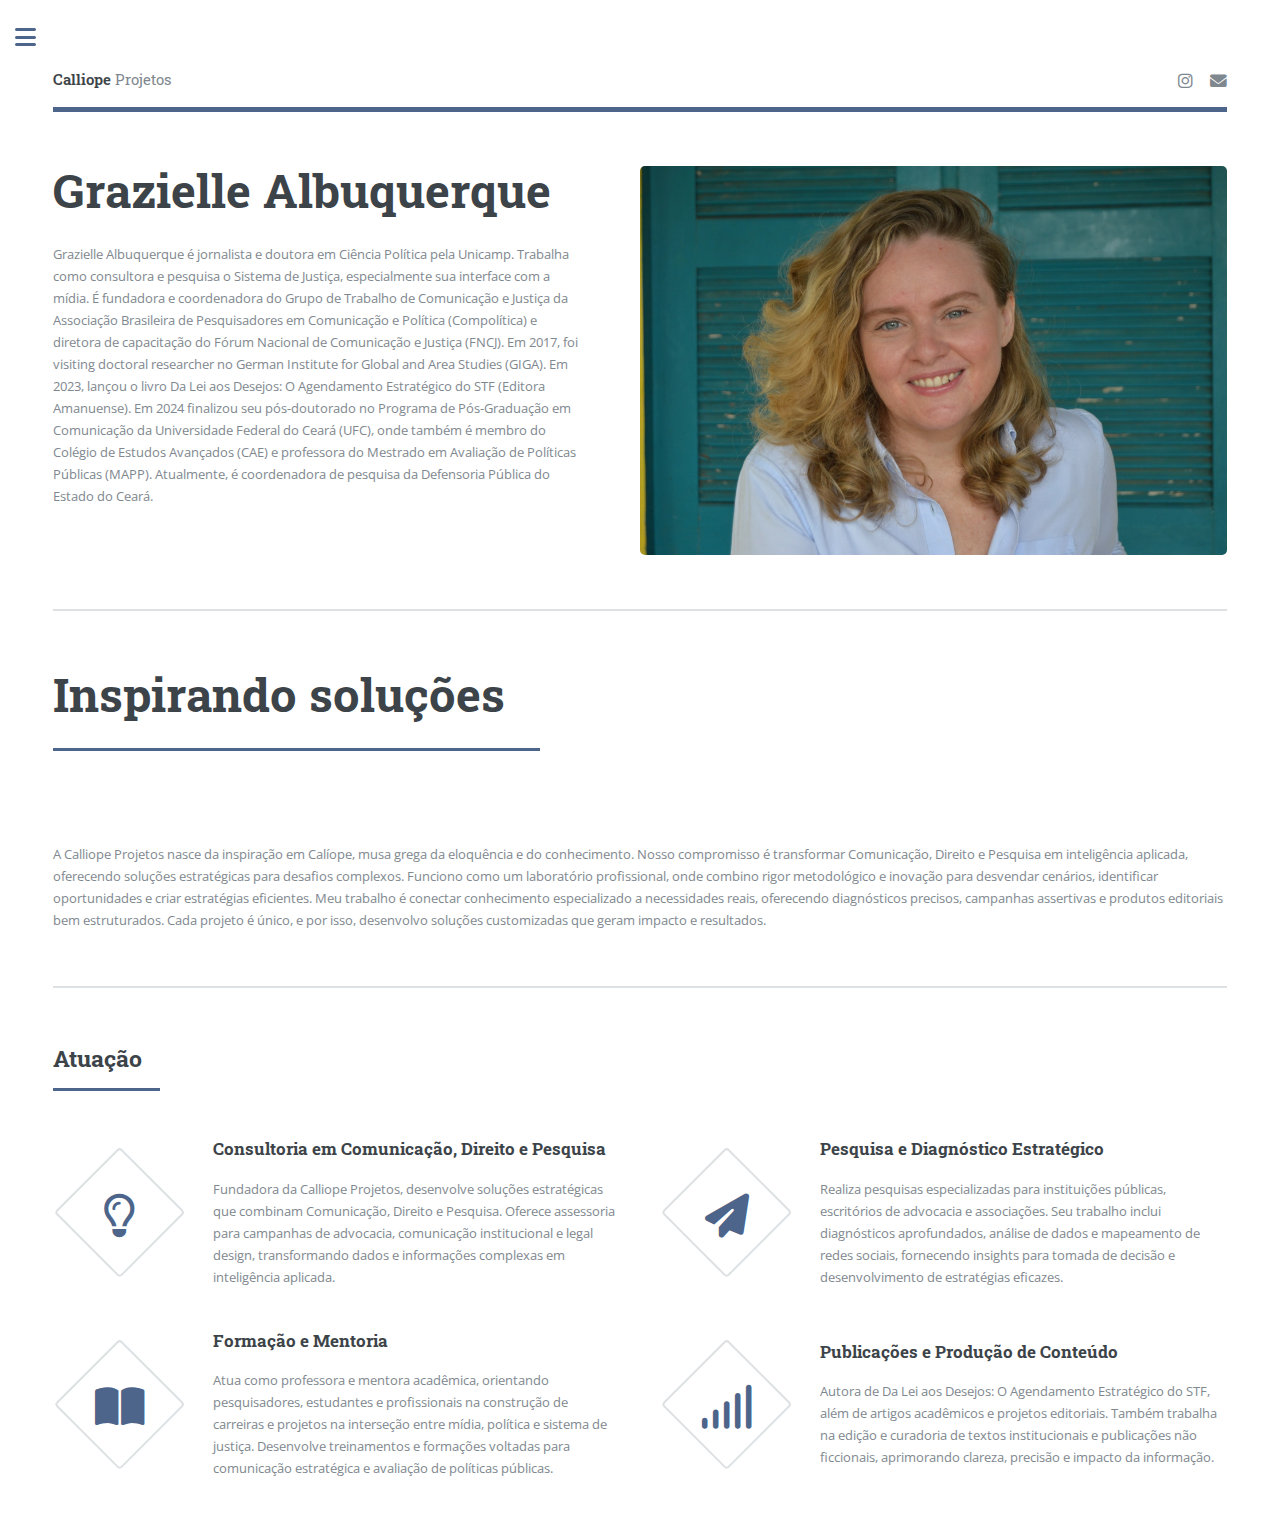
==== index.html @ c40378bd "First commit" ====
<!doctype html>
<!--
	Editorial by HTML5 UP
	html5up.net | @ajlkn
	Free for personal and commercial use under the CCA 3.0 license (html5up.net/license)
-->
<html>
  <head>
    <title>Calliope Projetos</title>
    <meta charset="utf-8" />
    <meta
      name="viewport"
      content="width=device-width, initial-scale=1, user-scalable=no"
    />
    <link rel="stylesheet" href="assets/css/main.css" />
    <link
      rel="stylesheet"
      href="https://cdnjs.cloudflare.com/ajax/libs/font-awesome/6.4.2/css/all.min.css"
    />
  </head>
  <body class="is-preload">
    <!-- Wrapper -->
    <div id="wrapper">
      <!-- Main -->
      <div id="main">
        <div class="inner">
          <!-- Header -->
          <header id="header">
            <a href="index.html" class="logo">
              <strong>Calliope</strong> Projetos
            </a>
            <ul class="icons">
              <li>
                <a
                  href="https://x.com/grazalbuquerque"
                  class="icon brands fa-x-twitter"
                  target="_blank"
                >
                  <span class="label">Twitter</span>
                </a>
              </li>
              <li>
                <a
                  href="https://www.instagram.com/grazieamp?igshid=MzRlODBiNWFlZA%3D%3D"
                  class="icon brands fa-instagram"
                  target="_blank"
                >
                  <span class="label">Instagram</span>
                </a>
              </li>
              <li>
                <a
                  href="mailto:grazialbuquerque@gmail.com"
                  class="icon solid fa-envelope"
                  target="_blank"
                >
                  <span class="label">E-mail</span>
                </a>
              </li>
            </ul>
          </header>

          <!-- Banner -->
          <section id="banner">
            <div class="content">
              <header>
                <h1>Grazielle Albuquerque</h1>
              </header>
              <p>
                Grazielle Albuquerque é jornalista e doutora em Ciência Política
                pela Unicamp. Trabalha como consultora e pesquisa o Sistema de
                Justiça, especialmente sua interface com a mídia. É fundadora e
                coordenadora do Grupo de Trabalho de Comunicação e Justiça da
                Associação Brasileira de Pesquisadores em Comunicação e Política
                (Compolítica) e diretora de capacitação do Fórum Nacional de
                Comunicação e Justiça (FNCJ). Em 2017, foi visiting doctoral
                researcher no German Institute for Global and Area Studies
                (GIGA). Em 2023, lançou o livro Da Lei aos Desejos: O
                Agendamento Estratégico do STF (Editora Amanuense). Em 2024
                finalizou seu pós-doutorado no Programa de Pós-Graduação em
                Comunicação da Universidade Federal do Ceará (UFC), onde também
                é membro do Colégio de Estudos Avançados (CAE) e professora do
                Mestrado em Avaliação de Políticas Públicas (MAPP). Atualmente,
                é coordenadora de pesquisa da Defensoria Pública do Estado do
                Ceará.
              </p>
            </div>
            <span class="image object">
              <img src="images/grazi1.webp" alt="Grazielle Albuquerque" />
            </span>
          </section>

          <!-- Section -->
          <section>
            <header class="major">
              <h1>Inspirando soluções</h1>
            </header>
            <p>
              A Calliope Projetos nasce da inspiração em Calíope, musa grega da
              eloquência e do conhecimento. Nosso compromisso é transformar
              Comunicação, Direito e Pesquisa em inteligência aplicada,
              oferecendo soluções estratégicas para desafios complexos. Funciono
              como um laboratório profissional, onde combino rigor metodológico
              e inovação para desvendar cenários, identificar oportunidades e
              criar estratégias eficientes. Meu trabalho é conectar conhecimento
              especializado a necessidades reais, oferecendo diagnósticos
              precisos, campanhas assertivas e produtos editoriais bem
              estruturados. Cada projeto é único, e por isso, desenvolvo
              soluções customizadas que geram impacto e resultados.
            </p>
          </section>

          <!-- Section -->
          <section>
            <header class="major">
              <h2>Atuação</h2>
            </header>
            <div class="features">
              <article>
                <span class="icon fa-lightbulb"></span>
                <div class="content">
                  <h3>Consultoria em Comunicação, Direito e Pesquisa</h3>
                  <p>
                    Fundadora da Calliope Projetos, desenvolve soluções
                    estratégicas que combinam Comunicação, Direito e Pesquisa.
                    Oferece assessoria para campanhas de advocacia, comunicação
                    institucional e legal design, transformando dados e
                    informações complexas em inteligência aplicada.
                  </p>
                </div>
              </article>
              <article>
                <span class="icon solid fa-paper-plane"></span>
                <div class="content">
                  <h3>Pesquisa e Diagnóstico Estratégico</h3>
                  <p>
                    Realiza pesquisas especializadas para instituições públicas,
                    escritórios de advocacia e associações. Seu trabalho inclui
                    diagnósticos aprofundados, análise de dados e mapeamento de
                    redes sociais, fornecendo insights para tomada de decisão e
                    desenvolvimento de estratégias eficazes.
                  </p>
                </div>
              </article>
              <article>
                <span class="icon solid fa-book-open"></span>
                <div class="content">
                  <h3>Formação e Mentoria</h3>
                  <p>
                    Atua como professora e mentora acadêmica, orientando
                    pesquisadores, estudantes e profissionais na construção de
                    carreiras e projetos na interseção entre mídia, política e
                    sistema de justiça. Desenvolve treinamentos e formações
                    voltadas para comunicação estratégica e avaliação de
                    políticas públicas.
                  </p>
                </div>
              </article>
              <article>
                <span class="icon solid fa-signal"></span>
                <div class="content">
                  <h3>Publicações e Produção de Conteúdo</h3>
                  <p>
                    Autora de Da Lei aos Desejos: O Agendamento Estratégico do
                    STF, além de artigos acadêmicos e projetos editoriais.
                    Também trabalha na edição e curadoria de textos
                    institucionais e publicações não ficcionais, aprimorando
                    clareza, precisão e impacto da informação.
                  </p>
                </div>
              </article>
            </div>
          </section>
        </div>
      </div>

      <!-- Sidebar -->
      <div id="sidebar">
        <div class="inner">
          <!-- Search -->

          <!-- Menu -->
          <nav id="menu">
            <header class="major">
              <h2>Menu</h2>
            </header>
            <ul>
              <li><a href="index.html">Página inicial</a></li>
              <li><a href="cv.html">C.V.</a></li>
              <li><a href="bio.html">Bio</a></li>
              <li><a href="livros.html">Livros</a></li>
              <li><a href="artigos.html">Artigos</a></li>
              <li><a href="educacao.html">Educação</a></li>
              <li><a href="midia.html">Na Mídia</a></li>
              <li><a href="podcasts.html">Podcasts</a></li>
              <li><a href="lemonde.html">Le Monde</a></li>
              <li><a href="cursos.html">Cursos</a></li>
              <li><a href="elements.html">elementos do site</a></li>
            </ul>
          </nav>

          <!-- Section -->
          <section>
            <header class="major">
              <h2>Em destaque</h2>
            </header>
            <div class="mini-posts">
              <article>
                <a href="lemonde.html" class="image"
                  ><img src="\images\le monde logo.jpeg" alt="le monde logo"
                /></a>
                <p>
                  Aqui você encontra uma seleção dos meus textos publicados no
                  Le Monde Diplomatique Brasil, abordando temas como mídia,
                  justiça e sociedade.
                </p>
              </article>
              <article>
                <a href="#" class="image"
                  ><img src="/images/folhasp.png" alt="folha de sp imagem"
                /></a>
                <p>
                  Aqui você encontrará uma seleção das minhas participações e
                  contribuições nos meios de comunicação como a Folha de São
                  Paulo, destacando minha atuação como jornalista e cientista
                  política especializada em mídia e justiça.
                </p>
              </article>
              <article>
                <a href="#" class="image"
                  ><img src="images/podcast.jpg" alt="podcast imagem"
                /></a>
                <p>
                  Nesta seção, você encontrará uma seleção de podcasts em que
                  participei, contribuindo com análises, debates e reflexões
                  sobre temas como mídia, justiça e sociedade. Acompanhe as
                  conversas e insights compartilhados ao longo dessas
                  entrevistas e colaborações.
                </p>
              </article>
            </div>
          </section>

          <!-- Section -->
          <section>
            <header class="major">
              <h2>Entre em contato</h2>
            </header>
            <p>
              Se você tem alguma dúvida ou gostaria de saber mais sobre nossos
              serviços, estamos à disposição para conversar. Envie uma mensagem
              ou ligue para nós, e teremos prazer em ajudá-lo a encontrar a
              melhor solução para as suas necessidades. A comunicação é a chave
              para um bom trabalho, e estamos aqui para garantir que sua
              experiência seja a mais eficaz possível.
            </p>
            <ul class="contact">
              <li class="icon solid fa-envelope">
                <a href="mailto:grazialbuquerque@gmail.com"
                  >grazialbuquerque@gmail.com</a
                >
              </li>
              <li class="icon solid fa-phone">
                <a href="https://wa.me/5511989625056" target="_blank"
                  >+55 11 98962-5056</a
                >
              </li>

              <li class="icon solid fa-map-marker-alt">
                Fortaleza, CE<br />
                Brasil
              </li>
            </ul>
          </section>

          <!-- Footer -->
          <footer id="footer">
            <p class="copyright">
              &copy; Calliope Projetos. Todos os direitos reservados.
              Transformando Comunicação, Direito e Pesquisa em soluções
              inovadoras para desafios complexos.
            </p>
          </footer>
        </div>
      </div>
    </div>

    <!-- Scripts -->
    <script src="assets/js/jquery.min.js"></script>
    <script src="assets/js/browser.min.js"></script>
    <script src="assets/js/breakpoints.min.js"></script>
    <script src="assets/js/util.js"></script>
    <script src="assets/js/main.js"></script>
  </body>
</html>
---- assets/css/main.css ----
@import url(fontawesome-all.min.css);
@import url("https://fonts.googleapis.com/css?family=Open+Sans:400,600,400italic,600italic|Roboto+Slab:400,700");
/*
	Editorial by HTML5 UP
	html5up.net | @ajlkn
	Free for personal and commercial use under the CCA 3.0 license (html5up.net/license)
*/
html,
body,
div,
span,
applet,
object,
iframe,
h1,
h2,
h3,
h4,
h5,
h6,
p,
blockquote,
pre,
a,
abbr,
acronym,
address,
big,
cite,
code,
del,
dfn,
em,
img,
ins,
kbd,
q,
s,
samp,
small,
strike,
strong,
sub,
sup,
tt,
var,
b,
u,
i,
center,
dl,
dt,
dd,
ol,
ul,
li,
fieldset,
form,
label,
legend,
table,
caption,
tbody,
tfoot,
thead,
tr,
th,
td,
article,
aside,
canvas,
details,
embed,
figure,
figcaption,
footer,
header,
hgroup,
menu,
nav,
output,
ruby,
section,
summary,
time,
mark,
audio,
video {
  margin: 0;
  padding: 0;
  border: 0;
  font-size: 100%;
  font: inherit;
  vertical-align: baseline;
}

article,
aside,
details,
figcaption,
figure,
footer,
header,
hgroup,
menu,
nav,
section {
  display: block;
}

body {
  line-height: 1;
}

ol,
ul {
  list-style: none;
}

blockquote,
q {
  quotes: none;
}
blockquote:before,
blockquote:after,
q:before,
q:after {
  content: "";
  content: none;
}

table {
  border-collapse: collapse;
  border-spacing: 0;
}

body {
  -webkit-text-size-adjust: none;
}

mark {
  background-color: transparent;
  color: inherit;
}

input::-moz-focus-inner {
  border: 0;
  padding: 0;
}

input,
select,
textarea {
  -moz-appearance: none;
  -webkit-appearance: none;
  -ms-appearance: none;
  appearance: none;
}

/* Basic */
@-ms-viewport {
  width: device-width;
}

body {
  -ms-overflow-style: scrollbar;
}

@media screen and (max-width: 480px) {
  html,
  body {
    min-width: 320px;
  }
}

html {
  box-sizing: border-box;
}

*,
*:before,
*:after {
  box-sizing: inherit;
}

body {
  background: #ffffff;
}
body.is-preload *,
body.is-preload *:before,
body.is-preload *:after,
body.is-resizing *,
body.is-resizing *:before,
body.is-resizing *:after {
  -moz-animation: none !important;
  -webkit-animation: none !important;
  -ms-animation: none !important;
  animation: none !important;
  -moz-transition: none !important;
  -webkit-transition: none !important;
  -ms-transition: none !important;
  transition: none !important;
}

/* Type */
body,
input,
select,
textarea {
  color: #7f888f;
  font-family: "Open Sans", sans-serif;
  font-size: 13pt;
  font-weight: 400;
  line-height: 1.65;
}
@media screen and (max-width: 1680px) {
  body,
  input,
  select,
  textarea {
    font-size: 11pt;
  }
}
@media screen and (max-width: 1280px) {
  body,
  input,
  select,
  textarea {
    font-size: 10pt;
  }
}
@media screen and (max-width: 360px) {
  body,
  input,
  select,
  textarea {
    font-size: 9pt;
  }
}

a {
  -moz-transition:
    color 0.2s ease-in-out,
    border-bottom-color 0.2s ease-in-out;
  -webkit-transition:
    color 0.2s ease-in-out,
    border-bottom-color 0.2s ease-in-out;
  -ms-transition:
    color 0.2s ease-in-out,
    border-bottom-color 0.2s ease-in-out;
  transition:
    color 0.2s ease-in-out,
    border-bottom-color 0.2s ease-in-out;
  border-bottom: dotted 1px;
  color: #4d658b;
  text-decoration: none;
}
a:hover {
  border-bottom-color: #4d658b;
  color: #4d658b !important;
}
a:hover strong {
  color: inherit;
}

strong,
b {
  color: #3d4449;
  font-weight: 600;
}

em,
i {
  font-style: italic;
}

p {
  margin: 0 0 2em 0;
}

h1,
h2,
h3,
h4,
h5,
h6 {
  color: #3d4449;
  font-family: "Roboto Slab", serif;
  font-weight: 700;
  line-height: 1.5;
  margin: 0 0 1em 0;
}
h1 a,
h2 a,
h3 a,
h4 a,
h5 a,
h6 a {
  color: inherit;
  text-decoration: none;
  border-bottom: 0;
}

h1 {
  font-size: 4em;
  margin: 0 0 0.5em 0;
  line-height: 1.3;
}

h2 {
  font-size: 1.75em;
}

h3 {
  font-size: 1.25em;
}

h4 {
  font-size: 1.1em;
}

h5 {
  font-size: 0.9em;
}

h6 {
  font-size: 0.7em;
}

@media screen and (max-width: 1680px) {
  h1 {
    font-size: 3.5em;
  }
}

@media screen and (max-width: 980px) {
  h1 {
    font-size: 3.25em;
  }
}

@media screen and (max-width: 736px) {
  h1 {
    font-size: 2em;
    line-height: 1.4;
  }
  h2 {
    font-size: 1.5em;
  }
}

sub {
  font-size: 0.8em;
  position: relative;
  top: 0.5em;
}

sup {
  font-size: 0.8em;
  position: relative;
  top: -0.5em;
}

blockquote {
  border-left: solid 3px rgba(210, 215, 217, 0.75);
  font-style: italic;
  margin: 0 0 2em 0;
  padding: 0.5em 0 0.5em 2em;
}

code {
  background: rgba(230, 235, 237, 0.25);
  border-radius: 0.375em;
  border: solid 1px rgba(210, 215, 217, 0.75);
  font-family: "Courier New", monospace;
  font-size: 0.9em;
  margin: 0 0.25em;
  padding: 0.25em 0.65em;
}

pre {
  -webkit-overflow-scrolling: touch;
  font-family: "Courier New", monospace;
  font-size: 0.9em;
  margin: 0 0 2em 0;
}
pre code {
  display: block;
  line-height: 1.75;
  padding: 1em 1.5em;
  overflow-x: auto;
}

hr {
  border: 0;
  border-bottom: solid 1px rgba(210, 215, 217, 0.75);
  margin: 2em 0;
}
hr.major {
  margin: 3em 0;
}

.align-left {
  text-align: left;
}

.align-center {
  text-align: center;
}

.align-right {
  text-align: right;
}

/* Row */
.row {
  display: flex;
  flex-wrap: wrap;
  box-sizing: border-box;
  align-items: stretch;
}
.row > * {
  box-sizing: border-box;
}
.row.gtr-uniform > * > :last-child {
  margin-bottom: 0;
}
.row.aln-left {
  justify-content: flex-start;
}
.row.aln-center {
  justify-content: center;
}
.row.aln-right {
  justify-content: flex-end;
}
.row.aln-top {
  align-items: flex-start;
}
.row.aln-middle {
  align-items: center;
}
.row.aln-bottom {
  align-items: flex-end;
}
.row > .imp {
  order: -1;
}
.row > .col-1 {
  width: 8.33333%;
}
.row > .off-1 {
  margin-left: 8.33333%;
}
.row > .col-2 {
  width: 16.66667%;
}
.row > .off-2 {
  margin-left: 16.66667%;
}
.row > .col-3 {
  width: 25%;
}
.row > .off-3 {
  margin-left: 25%;
}
.row > .col-4 {
  width: 33.33333%;
}
.row > .off-4 {
  margin-left: 33.33333%;
}
.row > .col-5 {
  width: 41.66667%;
}
.row > .off-5 {
  margin-left: 41.66667%;
}
.row > .col-6 {
  width: 50%;
}
.row > .off-6 {
  margin-left: 50%;
}
.row > .col-7 {
  width: 58.33333%;
}
.row > .off-7 {
  margin-left: 58.33333%;
}
.row > .col-8 {
  width: 66.66667%;
}
.row > .off-8 {
  margin-left: 66.66667%;
}
.row > .col-9 {
  width: 75%;
}
.row > .off-9 {
  margin-left: 75%;
}
.row > .col-10 {
  width: 83.33333%;
}
.row > .off-10 {
  margin-left: 83.33333%;
}
.row > .col-11 {
  width: 91.66667%;
}
.row > .off-11 {
  margin-left: 91.66667%;
}
.row > .col-12 {
  width: 100%;
}
.row > .off-12 {
  margin-left: 100%;
}
.row.gtr-0 {
  margin-top: 0;
  margin-left: 0em;
}
.row.gtr-0 > * {
  padding: 0 0 0 0em;
}
.row.gtr-0.gtr-uniform {
  margin-top: 0em;
}
.row.gtr-0.gtr-uniform > * {
  padding-top: 0em;
}
.row.gtr-25 {
  margin-top: 0;
  margin-left: -0.375em;
}
.row.gtr-25 > * {
  padding: 0 0 0 0.375em;
}
.row.gtr-25.gtr-uniform {
  margin-top: -0.375em;
}
.row.gtr-25.gtr-uniform > * {
  padding-top: 0.375em;
}
.row.gtr-50 {
  margin-top: 0;
  margin-left: -0.75em;
}
.row.gtr-50 > * {
  padding: 0 0 0 0.75em;
}
.row.gtr-50.gtr-uniform {
  margin-top: -0.75em;
}
.row.gtr-50.gtr-uniform > * {
  padding-top: 0.75em;
}
.row {
  margin-top: 0;
  margin-left: -1.5em;
}
.row > * {
  padding: 0 0 0 1.5em;
}
.row.gtr-uniform {
  margin-top: -1.5em;
}
.row.gtr-uniform > * {
  padding-top: 1.5em;
}
.row.gtr-150 {
  margin-top: 0;
  margin-left: -2.25em;
}
.row.gtr-150 > * {
  padding: 0 0 0 2.25em;
}
.row.gtr-150.gtr-uniform {
  margin-top: -2.25em;
}
.row.gtr-150.gtr-uniform > * {
  padding-top: 2.25em;
}
.row.gtr-200 {
  margin-top: 0;
  margin-left: -3em;
}
.row.gtr-200 > * {
  padding: 0 0 0 3em;
}
.row.gtr-200.gtr-uniform {
  margin-top: -3em;
}
.row.gtr-200.gtr-uniform > * {
  padding-top: 3em;
}
@media screen and (max-width: 1680px) {
  .row {
    display: flex;
    flex-wrap: wrap;
    box-sizing: border-box;
    align-items: stretch;
  }
  .row > * {
    box-sizing: border-box;
  }
  .row.gtr-uniform > * > :last-child {
    margin-bottom: 0;
  }
  .row.aln-left {
    justify-content: flex-start;
  }
  .row.aln-center {
    justify-content: center;
  }
  .row.aln-right {
    justify-content: flex-end;
  }
  .row.aln-top {
    align-items: flex-start;
  }
  .row.aln-middle {
    align-items: center;
  }
  .row.aln-bottom {
    align-items: flex-end;
  }
  .row > .imp-xlarge {
    order: -1;
  }
  .row > .col-1-xlarge {
    width: 8.33333%;
  }
  .row > .off-1-xlarge {
    margin-left: 8.33333%;
  }
  .row > .col-2-xlarge {
    width: 16.66667%;
  }
  .row > .off-2-xlarge {
    margin-left: 16.66667%;
  }
  .row > .col-3-xlarge {
    width: 25%;
  }
  .row > .off-3-xlarge {
    margin-left: 25%;
  }
  .row > .col-4-xlarge {
    width: 33.33333%;
  }
  .row > .off-4-xlarge {
    margin-left: 33.33333%;
  }
  .row > .col-5-xlarge {
    width: 41.66667%;
  }
  .row > .off-5-xlarge {
    margin-left: 41.66667%;
  }
  .row > .col-6-xlarge {
    width: 50%;
  }
  .row > .off-6-xlarge {
    margin-left: 50%;
  }
  .row > .col-7-xlarge {
    width: 58.33333%;
  }
  .row > .off-7-xlarge {
    margin-left: 58.33333%;
  }
  .row > .col-8-xlarge {
    width: 66.66667%;
  }
  .row > .off-8-xlarge {
    margin-left: 66.66667%;
  }
  .row > .col-9-xlarge {
    width: 75%;
  }
  .row > .off-9-xlarge {
    margin-left: 75%;
  }
  .row > .col-10-xlarge {
    width: 83.33333%;
  }
  .row > .off-10-xlarge {
    margin-left: 83.33333%;
  }
  .row > .col-11-xlarge {
    width: 91.66667%;
  }
  .row > .off-11-xlarge {
    margin-left: 91.66667%;
  }
  .row > .col-12-xlarge {
    width: 100%;
  }
  .row > .off-12-xlarge {
    margin-left: 100%;
  }
  .row.gtr-0 {
    margin-top: 0;
    margin-left: 0em;
  }
  .row.gtr-0 > * {
    padding: 0 0 0 0em;
  }
  .row.gtr-0.gtr-uniform {
    margin-top: 0em;
  }
  .row.gtr-0.gtr-uniform > * {
    padding-top: 0em;
  }
  .row.gtr-25 {
    margin-top: 0;
    margin-left: -0.375em;
  }
  .row.gtr-25 > * {
    padding: 0 0 0 0.375em;
  }
  .row.gtr-25.gtr-uniform {
    margin-top: -0.375em;
  }
  .row.gtr-25.gtr-uniform > * {
    padding-top: 0.375em;
  }
  .row.gtr-50 {
    margin-top: 0;
    margin-left: -0.75em;
  }
  .row.gtr-50 > * {
    padding: 0 0 0 0.75em;
  }
  .row.gtr-50.gtr-uniform {
    margin-top: -0.75em;
  }
  .row.gtr-50.gtr-uniform > * {
    padding-top: 0.75em;
  }
  .row {
    margin-top: 0;
    margin-left: -1.5em;
  }
  .row > * {
    padding: 0 0 0 1.5em;
  }
  .row.gtr-uniform {
    margin-top: -1.5em;
  }
  .row.gtr-uniform > * {
    padding-top: 1.5em;
  }
  .row.gtr-150 {
    margin-top: 0;
    margin-left: -2.25em;
  }
  .row.gtr-150 > * {
    padding: 0 0 0 2.25em;
  }
  .row.gtr-150.gtr-uniform {
    margin-top: -2.25em;
  }
  .row.gtr-150.gtr-uniform > * {
    padding-top: 2.25em;
  }
  .row.gtr-200 {
    margin-top: 0;
    margin-left: -3em;
  }
  .row.gtr-200 > * {
    padding: 0 0 0 3em;
  }
  .row.gtr-200.gtr-uniform {
    margin-top: -3em;
  }
  .row.gtr-200.gtr-uniform > * {
    padding-top: 3em;
  }
}
@media screen and (max-width: 1280px) {
  .row {
    display: flex;
    flex-wrap: wrap;
    box-sizing: border-box;
    align-items: stretch;
  }
  .row > * {
    box-sizing: border-box;
  }
  .row.gtr-uniform > * > :last-child {
    margin-bottom: 0;
  }
  .row.aln-left {
    justify-content: flex-start;
  }
  .row.aln-center {
    justify-content: center;
  }
  .row.aln-right {
    justify-content: flex-end;
  }
  .row.aln-top {
    align-items: flex-start;
  }
  .row.aln-middle {
    align-items: center;
  }
  .row.aln-bottom {
    align-items: flex-end;
  }
  .row > .imp-large {
    order: -1;
  }
  .row > .col-1-large {
    width: 8.33333%;
  }
  .row > .off-1-large {
    margin-left: 8.33333%;
  }
  .row > .col-2-large {
    width: 16.66667%;
  }
  .row > .off-2-large {
    margin-left: 16.66667%;
  }
  .row > .col-3-large {
    width: 25%;
  }
  .row > .off-3-large {
    margin-left: 25%;
  }
  .row > .col-4-large {
    width: 33.33333%;
  }
  .row > .off-4-large {
    margin-left: 33.33333%;
  }
  .row > .col-5-large {
    width: 41.66667%;
  }
  .row > .off-5-large {
    margin-left: 41.66667%;
  }
  .row > .col-6-large {
    width: 50%;
  }
  .row > .off-6-large {
    margin-left: 50%;
  }
  .row > .col-7-large {
    width: 58.33333%;
  }
  .row > .off-7-large {
    margin-left: 58.33333%;
  }
  .row > .col-8-large {
    width: 66.66667%;
  }
  .row > .off-8-large {
    margin-left: 66.66667%;
  }
  .row > .col-9-large {
    width: 75%;
  }
  .row > .off-9-large {
    margin-left: 75%;
  }
  .row > .col-10-large {
    width: 83.33333%;
  }
  .row > .off-10-large {
    margin-left: 83.33333%;
  }
  .row > .col-11-large {
    width: 91.66667%;
  }
  .row > .off-11-large {
    margin-left: 91.66667%;
  }
  .row > .col-12-large {
    width: 100%;
  }
  .row > .off-12-large {
    margin-left: 100%;
  }
  .row.gtr-0 {
    margin-top: 0;
    margin-left: 0em;
  }
  .row.gtr-0 > * {
    padding: 0 0 0 0em;
  }
  .row.gtr-0.gtr-uniform {
    margin-top: 0em;
  }
  .row.gtr-0.gtr-uniform > * {
    padding-top: 0em;
  }
  .row.gtr-25 {
    margin-top: 0;
    margin-left: -0.375em;
  }
  .row.gtr-25 > * {
    padding: 0 0 0 0.375em;
  }
  .row.gtr-25.gtr-uniform {
    margin-top: -0.375em;
  }
  .row.gtr-25.gtr-uniform > * {
    padding-top: 0.375em;
  }
  .row.gtr-50 {
    margin-top: 0;
    margin-left: -0.75em;
  }
  .row.gtr-50 > * {
    padding: 0 0 0 0.75em;
  }
  .row.gtr-50.gtr-uniform {
    margin-top: -0.75em;
  }
  .row.gtr-50.gtr-uniform > * {
    padding-top: 0.75em;
  }
  .row {
    margin-top: 0;
    margin-left: -1.5em;
  }
  .row > * {
    padding: 0 0 0 1.5em;
  }
  .row.gtr-uniform {
    margin-top: -1.5em;
  }
  .row.gtr-uniform > * {
    padding-top: 1.5em;
  }
  .row.gtr-150 {
    margin-top: 0;
    margin-left: -2.25em;
  }
  .row.gtr-150 > * {
    padding: 0 0 0 2.25em;
  }
  .row.gtr-150.gtr-uniform {
    margin-top: -2.25em;
  }
  .row.gtr-150.gtr-uniform > * {
    padding-top: 2.25em;
  }
  .row.gtr-200 {
    margin-top: 0;
    margin-left: -3em;
  }
  .row.gtr-200 > * {
    padding: 0 0 0 3em;
  }
  .row.gtr-200.gtr-uniform {
    margin-top: -3em;
  }
  .row.gtr-200.gtr-uniform > * {
    padding-top: 3em;
  }
}
@media screen and (max-width: 980px) {
  .row {
    display: flex;
    flex-wrap: wrap;
    box-sizing: border-box;
    align-items: stretch;
  }
  .row > * {
    box-sizing: border-box;
  }
  .row.gtr-uniform > * > :last-child {
    margin-bottom: 0;
  }
  .row.aln-left {
    justify-content: flex-start;
  }
  .row.aln-center {
    justify-content: center;
  }
  .row.aln-right {
    justify-content: flex-end;
  }
  .row.aln-top {
    align-items: flex-start;
  }
  .row.aln-middle {
    align-items: center;
  }
  .row.aln-bottom {
    align-items: flex-end;
  }
  .row > .imp-medium {
    order: -1;
  }
  .row > .col-1-medium {
    width: 8.33333%;
  }
  .row > .off-1-medium {
    margin-left: 8.33333%;
  }
  .row > .col-2-medium {
    width: 16.66667%;
  }
  .row > .off-2-medium {
    margin-left: 16.66667%;
  }
  .row > .col-3-medium {
    width: 25%;
  }
  .row > .off-3-medium {
    margin-left: 25%;
  }
  .row > .col-4-medium {
    width: 33.33333%;
  }
  .row > .off-4-medium {
    margin-left: 33.33333%;
  }
  .row > .col-5-medium {
    width: 41.66667%;
  }
  .row > .off-5-medium {
    margin-left: 41.66667%;
  }
  .row > .col-6-medium {
    width: 50%;
  }
  .row > .off-6-medium {
    margin-left: 50%;
  }
  .row > .col-7-medium {
    width: 58.33333%;
  }
  .row > .off-7-medium {
    margin-left: 58.33333%;
  }
  .row > .col-8-medium {
    width: 66.66667%;
  }
  .row > .off-8-medium {
    margin-left: 66.66667%;
  }
  .row > .col-9-medium {
    width: 75%;
  }
  .row > .off-9-medium {
    margin-left: 75%;
  }
  .row > .col-10-medium {
    width: 83.33333%;
  }
  .row > .off-10-medium {
    margin-left: 83.33333%;
  }
  .row > .col-11-medium {
    width: 91.66667%;
  }
  .row > .off-11-medium {
    margin-left: 91.66667%;
  }
  .row > .col-12-medium {
    width: 100%;
  }
  .row > .off-12-medium {
    margin-left: 100%;
  }
  .row.gtr-0 {
    margin-top: 0;
    margin-left: 0em;
  }
  .row.gtr-0 > * {
    padding: 0 0 0 0em;
  }
  .row.gtr-0.gtr-uniform {
    margin-top: 0em;
  }
  .row.gtr-0.gtr-uniform > * {
    padding-top: 0em;
  }
  .row.gtr-25 {
    margin-top: 0;
    margin-left: -0.375em;
  }
  .row.gtr-25 > * {
    padding: 0 0 0 0.375em;
  }
  .row.gtr-25.gtr-uniform {
    margin-top: -0.375em;
  }
  .row.gtr-25.gtr-uniform > * {
    padding-top: 0.375em;
  }
  .row.gtr-50 {
    margin-top: 0;
    margin-left: -0.75em;
  }
  .row.gtr-50 > * {
    padding: 0 0 0 0.75em;
  }
  .row.gtr-50.gtr-uniform {
    margin-top: -0.75em;
  }
  .row.gtr-50.gtr-uniform > * {
    padding-top: 0.75em;
  }
  .row {
    margin-top: 0;
    margin-left: -1.5em;
  }
  .row > * {
    padding: 0 0 0 1.5em;
  }
  .row.gtr-uniform {
    margin-top: -1.5em;
  }
  .row.gtr-uniform > * {
    padding-top: 1.5em;
  }
  .row.gtr-150 {
    margin-top: 0;
    margin-left: -2.25em;
  }
  .row.gtr-150 > * {
    padding: 0 0 0 2.25em;
  }
  .row.gtr-150.gtr-uniform {
    margin-top: -2.25em;
  }
  .row.gtr-150.gtr-uniform > * {
    padding-top: 2.25em;
  }
  .row.gtr-200 {
    margin-top: 0;
    margin-left: -3em;
  }
  .row.gtr-200 > * {
    padding: 0 0 0 3em;
  }
  .row.gtr-200.gtr-uniform {
    margin-top: -3em;
  }
  .row.gtr-200.gtr-uniform > * {
    padding-top: 3em;
  }
}
@media screen and (max-width: 736px) {
  .row {
    display: flex;
    flex-wrap: wrap;
    box-sizing: border-box;
    align-items: stretch;
  }
  .row > * {
    box-sizing: border-box;
  }
  .row.gtr-uniform > * > :last-child {
    margin-bottom: 0;
  }
  .row.aln-left {
    justify-content: flex-start;
  }
  .row.aln-center {
    justify-content: center;
  }
  .row.aln-right {
    justify-content: flex-end;
  }
  .row.aln-top {
    align-items: flex-start;
  }
  .row.aln-middle {
    align-items: center;
  }
  .row.aln-bottom {
    align-items: flex-end;
  }
  .row > .imp-small {
    order: -1;
  }
  .row > .col-1-small {
    width: 8.33333%;
  }
  .row > .off-1-small {
    margin-left: 8.33333%;
  }
  .row > .col-2-small {
    width: 16.66667%;
  }
  .row > .off-2-small {
    margin-left: 16.66667%;
  }
  .row > .col-3-small {
    width: 25%;
  }
  .row > .off-3-small {
    margin-left: 25%;
  }
  .row > .col-4-small {
    width: 33.33333%;
  }
  .row > .off-4-small {
    margin-left: 33.33333%;
  }
  .row > .col-5-small {
    width: 41.66667%;
  }
  .row > .off-5-small {
    margin-left: 41.66667%;
  }
  .row > .col-6-small {
    width: 50%;
  }
  .row > .off-6-small {
    margin-left: 50%;
  }
  .row > .col-7-small {
    width: 58.33333%;
  }
  .row > .off-7-small {
    margin-left: 58.33333%;
  }
  .row > .col-8-small {
    width: 66.66667%;
  }
  .row > .off-8-small {
    margin-left: 66.66667%;
  }
  .row > .col-9-small {
    width: 75%;
  }
  .row > .off-9-small {
    margin-left: 75%;
  }
  .row > .col-10-small {
    width: 83.33333%;
  }
  .row > .off-10-small {
    margin-left: 83.33333%;
  }
  .row > .col-11-small {
    width: 91.66667%;
  }
  .row > .off-11-small {
    margin-left: 91.66667%;
  }
  .row > .col-12-small {
    width: 100%;
  }
  .row > .off-12-small {
    margin-left: 100%;
  }
  .row.gtr-0 {
    margin-top: 0;
    margin-left: 0em;
  }
  .row.gtr-0 > * {
    padding: 0 0 0 0em;
  }
  .row.gtr-0.gtr-uniform {
    margin-top: 0em;
  }
  .row.gtr-0.gtr-uniform > * {
    padding-top: 0em;
  }
  .row.gtr-25 {
    margin-top: 0;
    margin-left: -0.375em;
  }
  .row.gtr-25 > * {
    padding: 0 0 0 0.375em;
  }
  .row.gtr-25.gtr-uniform {
    margin-top: -0.375em;
  }
  .row.gtr-25.gtr-uniform > * {
    padding-top: 0.375em;
  }
  .row.gtr-50 {
    margin-top: 0;
    margin-left: -0.75em;
  }
  .row.gtr-50 > * {
    padding: 0 0 0 0.75em;
  }
  .row.gtr-50.gtr-uniform {
    margin-top: -0.75em;
  }
  .row.gtr-50.gtr-uniform > * {
    padding-top: 0.75em;
  }
  .row {
    margin-top: 0;
    margin-left: -1.5em;
  }
  .row > * {
    padding: 0 0 0 1.5em;
  }
  .row.gtr-uniform {
    margin-top: -1.5em;
  }
  .row.gtr-uniform > * {
    padding-top: 1.5em;
  }
  .row.gtr-150 {
    margin-top: 0;
    margin-left: -2.25em;
  }
  .row.gtr-150 > * {
    padding: 0 0 0 2.25em;
  }
  .row.gtr-150.gtr-uniform {
    margin-top: -2.25em;
  }
  .row.gtr-150.gtr-uniform > * {
    padding-top: 2.25em;
  }
  .row.gtr-200 {
    margin-top: 0;
    margin-left: -3em;
  }
  .row.gtr-200 > * {
    padding: 0 0 0 3em;
  }
  .row.gtr-200.gtr-uniform {
    margin-top: -3em;
  }
  .row.gtr-200.gtr-uniform > * {
    padding-top: 3em;
  }
}
@media screen and (max-width: 480px) {
  .row {
    display: flex;
    flex-wrap: wrap;
    box-sizing: border-box;
    align-items: stretch;
  }
  .row > * {
    box-sizing: border-box;
  }
  .row.gtr-uniform > * > :last-child {
    margin-bottom: 0;
  }
  .row.aln-left {
    justify-content: flex-start;
  }
  .row.aln-center {
    justify-content: center;
  }
  .row.aln-right {
    justify-content: flex-end;
  }
  .row.aln-top {
    align-items: flex-start;
  }
  .row.aln-middle {
    align-items: center;
  }
  .row.aln-bottom {
    align-items: flex-end;
  }
  .row > .imp-xsmall {
    order: -1;
  }
  .row > .col-1-xsmall {
    width: 8.33333%;
  }
  .row > .off-1-xsmall {
    margin-left: 8.33333%;
  }
  .row > .col-2-xsmall {
    width: 16.66667%;
  }
  .row > .off-2-xsmall {
    margin-left: 16.66667%;
  }
  .row > .col-3-xsmall {
    width: 25%;
  }
  .row > .off-3-xsmall {
    margin-left: 25%;
  }
  .row > .col-4-xsmall {
    width: 33.33333%;
  }
  .row > .off-4-xsmall {
    margin-left: 33.33333%;
  }
  .row > .col-5-xsmall {
    width: 41.66667%;
  }
  .row > .off-5-xsmall {
    margin-left: 41.66667%;
  }
  .row > .col-6-xsmall {
    width: 50%;
  }
  .row > .off-6-xsmall {
    margin-left: 50%;
  }
  .row > .col-7-xsmall {
    width: 58.33333%;
  }
  .row > .off-7-xsmall {
    margin-left: 58.33333%;
  }
  .row > .col-8-xsmall {
    width: 66.66667%;
  }
  .row > .off-8-xsmall {
    margin-left: 66.66667%;
  }
  .row > .col-9-xsmall {
    width: 75%;
  }
  .row > .off-9-xsmall {
    margin-left: 75%;
  }
  .row > .col-10-xsmall {
    width: 83.33333%;
  }
  .row > .off-10-xsmall {
    margin-left: 83.33333%;
  }
  .row > .col-11-xsmall {
    width: 91.66667%;
  }
  .row > .off-11-xsmall {
    margin-left: 91.66667%;
  }
  .row > .col-12-xsmall {
    width: 100%;
  }
  .row > .off-12-xsmall {
    margin-left: 100%;
  }
  .row.gtr-0 {
    margin-top: 0;
    margin-left: 0em;
  }
  .row.gtr-0 > * {
    padding: 0 0 0 0em;
  }
  .row.gtr-0.gtr-uniform {
    margin-top: 0em;
  }
  .row.gtr-0.gtr-uniform > * {
    padding-top: 0em;
  }
  .row.gtr-25 {
    margin-top: 0;
    margin-left: -0.375em;
  }
  .row.gtr-25 > * {
    padding: 0 0 0 0.375em;
  }
  .row.gtr-25.gtr-uniform {
    margin-top: -0.375em;
  }
  .row.gtr-25.gtr-uniform > * {
    padding-top: 0.375em;
  }
  .row.gtr-50 {
    margin-top: 0;
    margin-left: -0.75em;
  }
  .row.gtr-50 > * {
    padding: 0 0 0 0.75em;
  }
  .row.gtr-50.gtr-uniform {
    margin-top: -0.75em;
  }
  .row.gtr-50.gtr-uniform > * {
    padding-top: 0.75em;
  }
  .row {
    margin-top: 0;
    margin-left: -1.5em;
  }
  .row > * {
    padding: 0 0 0 1.5em;
  }
  .row.gtr-uniform {
    margin-top: -1.5em;
  }
  .row.gtr-uniform > * {
    padding-top: 1.5em;
  }
  .row.gtr-150 {
    margin-top: 0;
    margin-left: -2.25em;
  }
  .row.gtr-150 > * {
    padding: 0 0 0 2.25em;
  }
  .row.gtr-150.gtr-uniform {
    margin-top: -2.25em;
  }
  .row.gtr-150.gtr-uniform > * {
    padding-top: 2.25em;
  }
  .row.gtr-200 {
    margin-top: 0;
    margin-left: -3em;
  }
  .row.gtr-200 > * {
    padding: 0 0 0 3em;
  }
  .row.gtr-200.gtr-uniform {
    margin-top: -3em;
  }
  .row.gtr-200.gtr-uniform > * {
    padding-top: 3em;
  }
}

/* Section/Article */
section.special,
article.special {
  text-align: center;
}

header p {
  font-family: "Roboto Slab", serif;
  font-size: 1em;
  font-weight: 400;
  letter-spacing: 0.075em;
  margin-top: -0.5em;
  text-transform: uppercase;
}

header.major > :last-child {
  border-bottom: solid 3px #4d658b;
  display: inline-block;
  margin: 0 0 2em 0;
  padding: 0 0.75em 0.5em 0;
}

header.main > :last-child {
  margin: 0 0 1em 0;
}

/* Form */
form {
  margin: 0 0 2em 0;
}

label {
  color: #3d4449;
  display: block;
  font-size: 0.9em;
  font-weight: 600;
  margin: 0 0 1em 0;
}

input[type="text"],
input[type="password"],
input[type="email"],
input[type="tel"],
input[type="search"],
input[type="url"],
select,
textarea {
  -moz-appearance: none;
  -webkit-appearance: none;
  -ms-appearance: none;
  appearance: none;
  background: #ffffff;
  border-radius: 0.375em;
  border: none;
  border: solid 1px rgba(210, 215, 217, 0.75);
  color: inherit;
  display: block;
  outline: 0;
  padding: 0 1em;
  text-decoration: none;
  width: 100%;
}
input[type="text"]:invalid,
input[type="password"]:invalid,
input[type="email"]:invalid,
input[type="tel"]:invalid,
input[type="search"]:invalid,
input[type="url"]:invalid,
select:invalid,
textarea:invalid {
  box-shadow: none;
}
input[type="text"]:focus,
input[type="password"]:focus,
input[type="email"]:focus,
input[type="tel"]:focus,
input[type="search"]:focus,
input[type="url"]:focus,
select:focus,
textarea:focus {
  border-color: #4d658b;
  box-shadow: 0 0 0 1px #4d658b;
}

select {
  background-image: url("data:image/svg+xml;charset=utf8,%3Csvg xmlns='http://www.w3.org/2000/svg' width='40' height='40' preserveAspectRatio='none' viewBox='0 0 40 40'%3E%3Cpath d='M9.4,12.3l10.4,10.4l10.4-10.4c0.2-0.2,0.5-0.4,0.9-0.4c0.3,0,0.6,0.1,0.9,0.4l3.3,3.3c0.2,0.2,0.4,0.5,0.4,0.9 c0,0.4-0.1,0.6-0.4,0.9L20.7,31.9c-0.2,0.2-0.5,0.4-0.9,0.4c-0.3,0-0.6-0.1-0.9-0.4L4.3,17.3c-0.2-0.2-0.4-0.5-0.4-0.9 c0-0.4,0.1-0.6,0.4-0.9l3.3-3.3c0.2-0.2,0.5-0.4,0.9-0.4S9.1,12.1,9.4,12.3z' fill='rgba(210, 215, 217, 0.75)' /%3E%3C/svg%3E");
  background-size: 1.25em;
  background-repeat: no-repeat;
  background-position: calc(100% - 1em) center;
  height: 2.75em;
  padding-right: 2.75em;
  text-overflow: ellipsis;
}
select option {
  color: #3d4449;
  background: #ffffff;
}
select:focus::-ms-value {
  background-color: transparent;
}
select::-ms-expand {
  display: none;
}

input[type="text"],
input[type="password"],
input[type="email"],
input[type="tel"],
input[type="search"],
input[type="url"],
select {
  height: 2.75em;
}

textarea {
  padding: 0.75em 1em;
}

input[type="checkbox"],
input[type="radio"] {
  -moz-appearance: none;
  -webkit-appearance: none;
  -ms-appearance: none;
  appearance: none;
  display: block;
  float: left;
  margin-right: -2em;
  opacity: 0;
  width: 1em;
  z-index: -1;
}
input[type="checkbox"] + label,
input[type="radio"] + label {
  text-decoration: none;
  color: #7f888f;
  cursor: pointer;
  display: inline-block;
  font-size: 1em;
  font-weight: 400;
  padding-left: 2.4em;
  padding-right: 0.75em;
  position: relative;
}
input[type="checkbox"] + label:before,
input[type="radio"] + label:before {
  -moz-osx-font-smoothing: grayscale;
  -webkit-font-smoothing: antialiased;
  display: inline-block;
  font-style: normal;
  font-variant: normal;
  text-rendering: auto;
  line-height: 1;
  text-transform: none !important;
  font-family: "Font Awesome 5 Free";
  font-weight: 900;
}
input[type="checkbox"] + label:before,
input[type="radio"] + label:before {
  background: #ffffff;
  border-radius: 0.375em;
  border: solid 1px rgba(210, 215, 217, 0.75);
  content: "";
  display: inline-block;
  font-size: 0.8em;
  height: 2.0625em;
  left: 0;
  line-height: 2.0625em;
  position: absolute;
  text-align: center;
  top: 0;
  width: 2.0625em;
}
input[type="checkbox"]:checked + label:before,
input[type="radio"]:checked + label:before {
  background: #3d4449;
  border-color: #3d4449;
  color: #ffffff;
  content: "\f00c";
}
input[type="checkbox"]:focus + label:before,
input[type="radio"]:focus + label:before {
  border-color: #4d658b;
  box-shadow: 0 0 0 1px #4d658b;
}

input[type="checkbox"] + label:before {
  border-radius: 0.375em;
}

input[type="radio"] + label:before {
  border-radius: 100%;
}

::-webkit-input-placeholder {
  color: #9fa3a6 !important;
  opacity: 1;
}

:-moz-placeholder {
  color: #9fa3a6 !important;
  opacity: 1;
}

::-moz-placeholder {
  color: #9fa3a6 !important;
  opacity: 1;
}

:-ms-input-placeholder {
  color: #9fa3a6 !important;
  opacity: 1;
}

/* Box */
.box {
  border-radius: 0.375em;
  border: solid 1px rgba(210, 215, 217, 0.75);
  margin-bottom: 2em;
  padding: 1.5em;
}
.box > :last-child,
.box > :last-child > :last-child,
.box > :last-child > :last-child > :last-child {
  margin-bottom: 0;
}
.box.alt {
  border: 0;
  border-radius: 0;
  padding: 0;
}

/* Icon */
.icon {
  text-decoration: none;
  border-bottom: none;
  position: relative;
}
.icon:before {
  -moz-osx-font-smoothing: grayscale;
  -webkit-font-smoothing: antialiased;
  display: inline-block;
  font-style: normal;
  font-variant: normal;
  text-rendering: auto;
  line-height: 1;
  text-transform: none !important;
  font-family: "Font Awesome 5 Free";
  font-weight: 400;
}
.icon > .label {
  display: none;
}
.icon:before {
  line-height: inherit;
}
.icon.solid:before {
  font-weight: 900;
}
.icon.brands:before {
  font-family: "Font Awesome 5 Brands";
}

/* Image */
.image {
  border-radius: 0.375em;
  border: 0;
  display: inline-block;
  position: relative;
}
.image img {
  border-radius: 0.375em;
  display: block;
}
.image.left,
.image.right {
  max-width: 40%;
}
.image.left img,
.image.right img {
  width: 100%;
}
.image.left {
  float: left;
  padding: 0 1.5em 1em 0;
  top: 0.25em;
}
.image.right {
  float: right;
  padding: 0 0 1em 1.5em;
  top: 0.25em;
}
.image.fit {
  display: block;
  margin: 0 0 2em 0;
  width: 100%;
}
.image.fit img {
  width: 100%;
}
.image.main {
  display: block;
  margin: 0 0 3em 0;
  width: 100%;
}
.image.main img {
  width: 100%;
}

a.image {
  overflow: hidden;
}
a.image img {
  -moz-transition: -moz-transform 0.2s ease;
  -webkit-transition: -webkit-transform 0.2s ease;
  -ms-transition: -ms-transform 0.2s ease;
  transition: transform 0.2s ease;
}
a.image:hover img {
  -moz-transform: scale(1.075);
  -webkit-transform: scale(1.075);
  -ms-transform: scale(1.075);
  transform: scale(1.075);
}

/* List */
ol {
  list-style: decimal;
  margin: 0 0 2em 0;
  padding-left: 1.25em;
}
ol li {
  padding-left: 0.25em;
}

ul {
  list-style: disc;
  margin: 0 0 2em 0;
  padding-left: 1em;
}
ul li {
  padding-left: 0.5em;
}
ul.alt {
  list-style: none;
  padding-left: 0;
}
ul.alt li {
  border-top: solid 1px rgba(210, 215, 217, 0.75);
  padding: 0.5em 0;
}
ul.alt li:first-child {
  border-top: 0;
  padding-top: 0;
}

dl {
  margin: 0 0 2em 0;
}
dl dt {
  display: block;
  font-weight: 600;
  margin: 0 0 1em 0;
}
dl dd {
  margin-left: 2em;
}

/* Actions */
ul.actions {
  display: -moz-flex;
  display: -webkit-flex;
  display: -ms-flex;
  display: flex;
  cursor: default;
  list-style: none;
  margin-left: -1em;
  padding-left: 0;
}
ul.actions li {
  padding: 0 0 0 1em;
  vertical-align: middle;
}
ul.actions.special {
  -moz-justify-content: center;
  -webkit-justify-content: center;
  -ms-justify-content: center;
  justify-content: center;
  width: 100%;
  margin-left: 0;
}
ul.actions.special li:first-child {
  padding-left: 0;
}
ul.actions.stacked {
  -moz-flex-direction: column;
  -webkit-flex-direction: column;
  -ms-flex-direction: column;
  flex-direction: column;
  margin-left: 0;
}
ul.actions.stacked li {
  padding: 1.3em 0 0 0;
}
ul.actions.stacked li:first-child {
  padding-top: 0;
}
ul.actions.fit {
  width: calc(100% + 1em);
}
ul.actions.fit li {
  -moz-flex-grow: 1;
  -webkit-flex-grow: 1;
  -ms-flex-grow: 1;
  flex-grow: 1;
  -moz-flex-shrink: 1;
  -webkit-flex-shrink: 1;
  -ms-flex-shrink: 1;
  flex-shrink: 1;
  width: 100%;
}
ul.actions.fit li > * {
  width: 100%;
}
ul.actions.fit.stacked {
  width: 100%;
}

/* Icons */
ul.icons {
  cursor: default;
  list-style: none;
  padding-left: 0;
}
ul.icons li {
  display: inline-block;
  padding: 0 1em 0 0;
}
ul.icons li:last-child {
  padding-right: 0;
}
ul.icons li .icon {
  color: inherit;
}
ul.icons li .icon:before {
  font-size: 1.25em;
}

/* Contact */
ul.contact {
  list-style: none;
  padding: 0;
}
ul.contact li {
  text-decoration: none;
  border-top: solid 1px rgba(210, 215, 217, 0.75);
  margin: 1.5em 0 0 0;
  padding: 1.5em 0 0 3em;
  position: relative;
}
ul.contact li:before {
  -moz-osx-font-smoothing: grayscale;
  -webkit-font-smoothing: antialiased;
  display: inline-block;
  font-style: normal;
  font-variant: normal;
  text-rendering: auto;
  line-height: 1;
  text-transform: none !important;
  font-family: "Font Awesome 5 Free";
  font-weight: 400;
}
ul.contact li:before {
  color: #4d658b;
  display: inline-block;
  font-size: 1.5em;
  height: 1.125em;
  left: 0;
  line-height: 1.125em;
  position: absolute;
  text-align: center;
  top: 1em;
  width: 1.5em;
}
ul.contact li:first-child {
  border-top: 0;
  margin-top: 0;
  padding-top: 0;
}
ul.contact li:first-child:before {
  top: 0;
}
ul.contact li a {
  color: inherit;
}

/* Pagination */
ul.pagination {
  cursor: default;
  list-style: none;
  padding-left: 0;
}
ul.pagination li {
  display: inline-block;
  padding-left: 0;
  vertical-align: middle;
}
ul.pagination li > .page {
  -moz-transition:
    background-color 0.2s ease-in-out,
    color 0.2s ease-in-out;
  -webkit-transition:
    background-color 0.2s ease-in-out,
    color 0.2s ease-in-out;
  -ms-transition:
    background-color 0.2s ease-in-out,
    color 0.2s ease-in-out;
  transition:
    background-color 0.2s ease-in-out,
    color 0.2s ease-in-out;
  border-bottom: 0;
  border-radius: 0.375em;
  display: inline-block;
  font-size: 0.8em;
  font-weight: 600;
  height: 2em;
  line-height: 2em;
  margin: 0 0.125em;
  min-width: 2em;
  padding: 0 0.5em;
  text-align: center;
}
ul.pagination li > .page.active {
  background-color: #4d658b;
  color: #ffffff !important;
}
ul.pagination li > .page.active:hover {
  background-color: #f67878;
}
ul.pagination li > .page.active:active {
  background-color: #f45c5c;
}
ul.pagination li:first-child {
  padding-right: 0.75em;
}
ul.pagination li:last-child {
  padding-left: 0.75em;
}
@media screen and (max-width: 480px) {
  ul.pagination li:nth-child(n + 2):nth-last-child(n + 2) {
    display: none;
  }
  ul.pagination li:first-child {
    padding-right: 0;
  }
}

/* Table */
.table-wrapper {
  -webkit-overflow-scrolling: touch;
  overflow-x: auto;
}

table {
  margin: 0 0 2em 0;
  width: 100%;
}
table tbody tr {
  border: solid 1px rgba(210, 215, 217, 0.75);
  border-left: 0;
  border-right: 0;
}
table tbody tr:nth-child(2n + 1) {
  background-color: rgba(230, 235, 237, 0.25);
}
table td {
  padding: 0.75em 0.75em;
}
table th {
  color: #3d4449;
  font-size: 0.9em;
  font-weight: 600;
  padding: 0 0.75em 0.75em 0.75em;
  text-align: left;
}
table thead {
  border-bottom: solid 2px rgba(210, 215, 217, 0.75);
}
table tfoot {
  border-top: solid 2px rgba(210, 215, 217, 0.75);
}
table.alt {
  border-collapse: separate;
}
table.alt tbody tr td {
  border: solid 1px rgba(210, 215, 217, 0.75);
  border-left-width: 0;
  border-top-width: 0;
}
table.alt tbody tr td:first-child {
  border-left-width: 1px;
}
table.alt tbody tr:first-child td {
  border-top-width: 1px;
}
table.alt thead {
  border-bottom: 0;
}
table.alt tfoot {
  border-top: 0;
}

/* Button */
input[type="submit"],
input[type="reset"],
input[type="button"],
button,
.button {
  -moz-appearance: none;
  -webkit-appearance: none;
  -ms-appearance: none;
  appearance: none;
  -moz-transition:
    background-color 0.2s ease-in-out,
    color 0.2s ease-in-out;
  -webkit-transition:
    background-color 0.2s ease-in-out,
    color 0.2s ease-in-out;
  -ms-transition:
    background-color 0.2s ease-in-out,
    color 0.2s ease-in-out;
  transition:
    background-color 0.2s ease-in-out,
    color 0.2s ease-in-out;
  background-color: transparent;
  border-radius: 0.375em;
  border: 0;
  box-shadow: inset 0 0 0 2px #4d658b;
  color: #4d658b !important;
  cursor: pointer;
  display: inline-block;
  font-family: "Roboto Slab", serif;
  font-size: 0.8em;
  font-weight: 700;
  height: 3.5em;
  letter-spacing: 0.075em;
  line-height: 3.5em;
  padding: 0 2.25em;
  text-align: center;
  text-decoration: none;
  text-transform: uppercase;
  white-space: nowrap;
}
input[type="submit"]:hover,
input[type="reset"]:hover,
input[type="button"]:hover,
button:hover,
.button:hover {
  background-color: rgba(245, 106, 106, 0.05);
}
input[type="submit"]:active,
input[type="reset"]:active,
input[type="button"]:active,
button:active,
.button:active {
  background-color: rgba(245, 106, 106, 0.15);
}
input[type="submit"].icon:before,
input[type="reset"].icon:before,
input[type="button"].icon:before,
button.icon:before,
.button.icon:before {
  margin-right: 0.5em;
}
input[type="submit"].fit,
input[type="reset"].fit,
input[type="button"].fit,
button.fit,
.button.fit {
  width: 100%;
}
input[type="submit"].small,
input[type="reset"].small,
input[type="button"].small,
button.small,
.button.small {
  font-size: 0.6em;
}
input[type="submit"].large,
input[type="reset"].large,
input[type="button"].large,
button.large,
.button.large {
  font-size: 1em;
  height: 3.65em;
  line-height: 3.65em;
}
input[type="submit"].primary,
input[type="reset"].primary,
input[type="button"].primary,
button.primary,
.button.primary {
  background-color: #4d658b;
  box-shadow: none;
  color: #ffffff !important;
}
input[type="submit"].primary:hover,
input[type="reset"].primary:hover,
input[type="button"].primary:hover,
button.primary:hover,
.button.primary:hover {
  background-color: #f67878;
}
input[type="submit"].primary:active,
input[type="reset"].primary:active,
input[type="button"].primary:active,
button.primary:active,
.button.primary:active {
  background-color: #f45c5c;
}
input[type="submit"].disabled,
input[type="submit"]:disabled,
input[type="reset"].disabled,
input[type="reset"]:disabled,
input[type="button"].disabled,
input[type="button"]:disabled,
button.disabled,
button:disabled,
.button.disabled,
.button:disabled {
  pointer-events: none;
  opacity: 0.25;
}

/* Mini Posts */
.mini-posts article {
  border-top: solid 1px rgba(210, 215, 217, 0.75);
  margin-top: 2em;
  padding-top: 2em;
}
.mini-posts article .image {
  display: block;
  margin: 0 0 1.5em 0;
}
.mini-posts article .image img {
  display: block;
  width: 100%;
}
.mini-posts article:first-child {
  border-top: 0;
  margin-top: 0;
  padding-top: 0;
}

/* Features */
.features {
  display: -moz-flex;
  display: -webkit-flex;
  display: -ms-flex;
  display: flex;
  -moz-flex-wrap: wrap;
  -webkit-flex-wrap: wrap;
  -ms-flex-wrap: wrap;
  flex-wrap: wrap;
  margin: 0 0 2em -3em;
  width: calc(100% + 3em);
}
.features article {
  -moz-align-items: center;
  -webkit-align-items: center;
  -ms-align-items: center;
  align-items: center;
  display: -moz-flex;
  display: -webkit-flex;
  display: -ms-flex;
  display: flex;
  margin: 0 0 3em 3em;
  position: relative;
  width: calc(50% - 3em);
}
.features article:nth-child(2n - 1) {
  margin-right: 1.5em;
}
.features article:nth-child(2n) {
  margin-left: 1.5em;
}
.features article:nth-last-child(1),
.features article:nth-last-child(2) {
  margin-bottom: 0;
}
.features article .icon {
  -moz-flex-grow: 0;
  -webkit-flex-grow: 0;
  -ms-flex-grow: 0;
  flex-grow: 0;
  -moz-flex-shrink: 0;
  -webkit-flex-shrink: 0;
  -ms-flex-shrink: 0;
  flex-shrink: 0;
  display: block;
  height: 10em;
  line-height: 10em;
  margin: 0 2em 0 0;
  text-align: center;
  width: 10em;
}
.features article .icon:before {
  color: #4d658b;
  font-size: 2.75rem;
  position: relative;
  top: 0.05em;
}
.features article .icon:after {
  -moz-transform: rotate(45deg);
  -webkit-transform: rotate(45deg);
  -ms-transform: rotate(45deg);
  transform: rotate(45deg);
  border-radius: 0.25rem;
  border: solid 2px rgba(210, 215, 217, 0.75);
  content: "";
  display: block;
  height: 7em;
  left: 50%;
  margin: -3.5em 0 0 -3.5em;
  position: absolute;
  top: 50%;
  width: 7em;
}
.features article .content {
  -moz-flex-grow: 1;
  -webkit-flex-grow: 1;
  -ms-flex-grow: 1;
  flex-grow: 1;
  -moz-flex-shrink: 1;
  -webkit-flex-shrink: 1;
  -ms-flex-shrink: 1;
  flex-shrink: 1;
  width: 100%;
}
.features article .content > :last-child {
  margin-bottom: 0;
}
@media screen and (max-width: 980px) {
  .features {
    margin: 0 0 2em 0;
    width: 100%;
  }
  .features article {
    margin: 0 0 3em 0;
    width: 100%;
  }
  .features article:nth-child(2n - 1) {
    margin-right: 0;
  }
  .features article:nth-child(2n) {
    margin-left: 0;
  }
  .features article:nth-last-child(1),
  .features article:nth-last-child(2) {
    margin-bottom: 3em;
  }
  .features article:last-child {
    margin-bottom: 0;
  }
  .features article .icon {
    height: 8em;
    line-height: 8em;
    width: 8em;
  }
  .features article .icon:before {
    font-size: 2.25rem;
  }
  .features article .icon:after {
    height: 6em;
    margin: -3em 0 0 -3em;
    width: 6em;
  }
}
@media screen and (max-width: 480px) {
  .features article {
    -moz-flex-direction: column;
    -webkit-flex-direction: column;
    -ms-flex-direction: column;
    flex-direction: column;
    -moz-align-items: -moz-flex-start;
    -webkit-align-items: -webkit-flex-start;
    -ms-align-items: -ms-flex-start;
    align-items: flex-start;
  }
  .features article .icon {
    height: 6em;
    line-height: 6em;
    margin: 0 0 1.5em 0;
    width: 6em;
  }
  .features article .icon:before {
    font-size: 1.5rem;
  }
  .features article .icon:after {
    height: 4em;
    margin: -2em 0 0 -2em;
    width: 4em;
  }
}
@media screen and (max-width: 480px) {
  .features article .icon:before {
    font-size: 1.25rem;
  }
}

/* Posts */
.posts {
  display: -moz-flex;
  display: -webkit-flex;
  display: -ms-flex;
  display: flex;
  -moz-flex-wrap: wrap;
  -webkit-flex-wrap: wrap;
  -ms-flex-wrap: wrap;
  flex-wrap: wrap;
  margin: 0 0 2em -6em;
  width: calc(100% + 6em);
}
.posts article {
  -moz-flex-grow: 0;
  -webkit-flex-grow: 0;
  -ms-flex-grow: 0;
  flex-grow: 0;
  -moz-flex-shrink: 1;
  -webkit-flex-shrink: 1;
  -ms-flex-shrink: 1;
  flex-shrink: 1;
  margin: 0 0 6em 6em;
  position: relative;
  width: calc(33.33333% - 6em);
}
.posts article:before {
  background: rgba(210, 215, 217, 0.75);
  content: "";
  display: block;
  height: calc(100% + 6em);
  left: -3em;
  position: absolute;
  top: 0;
  width: 1px;
}
.posts article:after {
  background: rgba(210, 215, 217, 0.75);
  bottom: -3em;
  content: "";
  display: block;
  height: 1px;
  position: absolute;
  right: 0;
  width: calc(100% + 6em);
}
.posts article > :last-child {
  margin-bottom: 0;
}
.posts article .image {
  display: block;
  margin: 0 0 2em 0;
}
.posts article .image img {
  display: block;
  width: 100%;
}
@media screen and (min-width: 1681px) {
  .posts article:nth-child(3n + 1):before {
    display: none;
  }
  .posts article:nth-child(3n + 1):after {
    width: 100%;
  }
  .posts article:nth-last-child(1),
  .posts article:nth-last-child(2),
  .posts article:nth-last-child(3) {
    margin-bottom: 0;
  }
  .posts article:nth-last-child(1):before,
  .posts article:nth-last-child(2):before,
  .posts article:nth-last-child(3):before {
    height: 100%;
  }
  .posts article:nth-last-child(1):after,
  .posts article:nth-last-child(2):after,
  .posts article:nth-last-child(3):after {
    display: none;
  }
}
@media screen and (max-width: 1680px) {
  .posts article {
    width: calc(50% - 6em);
  }
  .posts article:nth-last-child(3) {
    margin-bottom: 6em;
  }
}
@media screen and (min-width: 481px) and (max-width: 1680px) {
  .posts article:nth-child(2n + 1):before {
    display: none;
  }
  .posts article:nth-child(2n + 1):after {
    width: 100%;
  }
  .posts article:nth-last-child(1),
  .posts article:nth-last-child(2) {
    margin-bottom: 0;
  }
  .posts article:nth-last-child(1):before,
  .posts article:nth-last-child(2):before {
    height: 100%;
  }
  .posts article:nth-last-child(1):after,
  .posts article:nth-last-child(2):after {
    display: none;
  }
}
@media screen and (max-width: 736px) {
  .posts {
    margin: 0 0 2em -4.5em;
    width: calc(100% + 4.5em);
  }
  .posts article {
    margin: 0 0 4.5em 4.5em;
    width: calc(50% - 4.5em);
  }
  .posts article:before {
    height: calc(100% + 4.5em);
    left: -2.25em;
  }
  .posts article:after {
    bottom: -2.25em;
    width: calc(100% + 4.5em);
  }
  .posts article:nth-last-child(3) {
    margin-bottom: 4.5em;
  }
}
@media screen and (max-width: 480px) {
  .posts {
    margin: 0 0 2em 0;
    width: 100%;
  }
  .posts article {
    margin: 0 0 4.5em 0;
    width: 100%;
  }
  .posts article:before {
    display: none;
  }
  .posts article:after {
    width: 100%;
  }
  .posts article:last-child {
    margin-bottom: 0;
  }
  .posts article:last-child:after {
    display: none;
  }
}

/* Wrapper */
#wrapper {
  display: -moz-flex;
  display: -webkit-flex;
  display: -ms-flex;
  display: flex;
  -moz-flex-direction: row-reverse;
  -webkit-flex-direction: row-reverse;
  -ms-flex-direction: row-reverse;
  flex-direction: row-reverse;
  min-height: 100vh;
}

/* Main */
#main {
  -moz-flex-grow: 1;
  -webkit-flex-grow: 1;
  -ms-flex-grow: 1;
  flex-grow: 1;
  -moz-flex-shrink: 1;
  -webkit-flex-shrink: 1;
  -ms-flex-shrink: 1;
  flex-shrink: 1;
  width: 100%;
}
#main > .inner {
  padding: 0 6em 0.1em 6em;
  margin: 0 auto;
  max-width: 110em;
}
#main > .inner > section {
  padding: 6em 0 4em 0;
  border-top: solid 2px rgba(210, 215, 217, 0.75);
}
#main > .inner > section:first-of-type {
  border-top: 0 !important;
}
@media screen and (max-width: 1680px) {
  #main > .inner {
    padding: 0 5em 0.1em 5em;
  }
  #main > .inner > section {
    padding: 5em 0 3em 0;
  }
}
@media screen and (max-width: 1280px) {
  #main > .inner {
    padding: 0 4em 0.1em 4em;
  }
  #main > .inner > section {
    padding: 4em 0 2em 0;
  }
}
@media screen and (max-width: 736px) {
  #main > .inner {
    padding: 0 2em 0.1em 2em;
  }
  #main > .inner > section {
    padding: 3em 0 1em 0;
  }
}

/* Sidebar */
#search form {
  text-decoration: none;
  position: relative;
}
#search form:before {
  -moz-osx-font-smoothing: grayscale;
  -webkit-font-smoothing: antialiased;
  display: inline-block;
  font-style: normal;
  font-variant: normal;
  text-rendering: auto;
  line-height: 1;
  text-transform: none !important;
  font-family: "Font Awesome 5 Free";
  font-weight: 900;
}
#search form:before {
  -moz-transform: scaleX(-1);
  -webkit-transform: scaleX(-1);
  -ms-transform: scaleX(-1);
  transform: scaleX(-1);
  color: #7f888f;
  content: "\f002";
  cursor: default;
  display: block;
  font-size: 1.5em;
  height: 2em;
  line-height: 2em;
  opacity: 0.325;
  position: absolute;
  right: 0;
  text-align: center;
  top: 0;
  width: 2em;
}
#search form input[type="text"] {
  padding-right: 2.75em;
}

#sidebar {
  -moz-flex-grow: 0;
  -webkit-flex-grow: 0;
  -ms-flex-grow: 0;
  flex-grow: 0;
  -moz-flex-shrink: 0;
  -webkit-flex-shrink: 0;
  -ms-flex-shrink: 0;
  flex-shrink: 0;
  -moz-transition:
    margin-left 0.5s ease,
    box-shadow 0.5s ease;
  -webkit-transition:
    margin-left 0.5s ease,
    box-shadow 0.5s ease;
  -ms-transition:
    margin-left 0.5s ease,
    box-shadow 0.5s ease;
  transition:
    margin-left 0.5s ease,
    box-shadow 0.5s ease;
  background-color: #f5f6f7;
  font-size: 0.9em;
  position: relative;
  width: 26em;
}
#sidebar h2 {
  font-size: 1.38889em;
}
#sidebar > .inner {
  padding: 2.22222em 2.22222em 2.44444em 2.22222em;
  position: relative;
  width: 26em;
}
#sidebar > .inner > * {
  border-bottom: solid 2px rgba(210, 215, 217, 0.75);
  margin: 0 0 3.5em 0;
  padding: 0 0 3.5em 0;
}
#sidebar > .inner > * > :last-child {
  margin-bottom: 0;
}
#sidebar > .inner > *:last-child {
  border-bottom: 0;
  margin-bottom: 0;
  padding-bottom: 0;
}
#sidebar > .inner > .alt {
  background-color: #eff1f2;
  border-bottom: 0;
  margin: -2.22222em 0 4.44444em -2.22222em;
  padding: 2.22222em;
  width: calc(100% + 4.44444em);
}
#sidebar .toggle {
  text-decoration: none;
  -moz-transition: left 0.5s ease;
  -webkit-transition: left 0.5s ease;
  -ms-transition: left 0.5s ease;
  transition: left 0.5s ease;
  -webkit-tap-highlight-color: rgba(255, 255, 255, 0);
  border: 0;
  display: block;
  height: 7.5em;
  left: 26em;
  line-height: 7.5em;
  outline: 0;
  overflow: hidden;
  position: absolute;
  text-align: center;
  text-indent: -15em;
  white-space: nowrap;
  top: 0;
  width: 6em;
  z-index: 10000;
}
#sidebar .toggle:before {
  -moz-osx-font-smoothing: grayscale;
  -webkit-font-smoothing: antialiased;
  display: inline-block;
  font-style: normal;
  font-variant: normal;
  text-rendering: auto;
  line-height: 1;
  text-transform: none !important;
  font-family: "Font Awesome 5 Free";
  font-weight: 900;
}
#sidebar .toggle:before {
  content: "\f0c9";
  font-size: 2rem;
  height: inherit;
  left: 0;
  line-height: inherit;
  position: absolute;
  text-indent: 0;
  top: 0;
  width: inherit;
}
#sidebar.inactive {
  margin-left: -26em;
}
@media screen and (max-width: 1680px) {
  #sidebar {
    width: 24em;
  }
  #sidebar > .inner {
    padding: 1.66667em 1.66667em 1.33333em 1.66667em;
    width: 24em;
  }
  #sidebar > .inner > .alt {
    margin: -1.66667em 0 3.33333em -1.66667em;
    padding: 1.66667em;
    width: calc(100% + 3.33333em);
  }
  #sidebar .toggle {
    height: 6.25em;
    left: 24em;
    line-height: 6.25em;
    text-indent: 5em;
    width: 5em;
  }
  #sidebar .toggle:before {
    font-size: 1.5rem;
  }
  #sidebar.inactive {
    margin-left: -24em;
  }
}
@media screen and (max-width: 1280px) {
  #sidebar {
    box-shadow: 0 0 5em 0 rgba(0, 0, 0, 0.175);
    height: 100%;
    left: 0;
    position: fixed;
    top: 0;
    z-index: 10000;
  }
  #sidebar.inactive {
    box-shadow: none;
  }
  #sidebar > .inner {
    -webkit-overflow-scrolling: touch;
    height: 100%;
    left: 0;
    overflow-x: hidden;
    overflow-y: auto;
    position: absolute;
    top: 0;
  }
  #sidebar > .inner:after {
    content: "";
    display: block;
    height: 4em;
    width: 100%;
  }
  #sidebar .toggle {
    text-indent: 6em;
    width: 6em;
  }
  #sidebar .toggle:before {
    font-size: 1.5rem;
    margin-left: -0.4375em;
  }
  body.is-preload #sidebar {
    display: none;
  }
}
@media screen and (max-width: 736px) {
  #sidebar .toggle {
    text-indent: 7.25em;
    width: 7.25em;
  }
  #sidebar .toggle:before {
    color: #7f888f;
    margin-left: -0.0625em;
    margin-top: -0.25em;
    font-size: 1.1rem;
    z-index: 1;
  }
  #sidebar .toggle:after {
    background: rgba(222, 225, 226, 0.75);
    border-radius: 0.375em;
    content: "";
    height: 3.5em;
    left: 1em;
    position: absolute;
    top: 1em;
    width: 5em;
  }
}

/* Header */
#header {
  display: -moz-flex;
  display: -webkit-flex;
  display: -ms-flex;
  display: flex;
  border-bottom: solid 5px #4d658b;
  padding: 6em 0 1em 0;
  position: relative;
}
#header > * {
  -moz-flex: 1;
  -webkit-flex: 1;
  -ms-flex: 1;
  flex: 1;
  margin-bottom: 0;
}
#header .logo {
  border-bottom: 0;
  color: inherit;
  font-family: "Roboto Slab", serif;
  font-size: 1.125em;
}
#header .icons {
  text-align: right;
}
@media screen and (max-width: 1680px) {
  #header {
    padding-top: 5em;
  }
}
@media screen and (max-width: 736px) {
  #header {
    padding-top: 6.5em;
  }
  #header .logo {
    font-size: 1.25em;
    margin: 0;
  }
  #header .icons {
    height: 5em;
    line-height: 5em;
    position: absolute;
    right: -0.5em;
    top: 0;
  }
}

/* Banner */
#banner {
  padding: 6em 0 4em 0;
  display: -moz-flex;
  display: -webkit-flex;
  display: -ms-flex;
  display: flex;
}
#banner h1 {
  margin-top: -0.125em;
}
#banner .content {
  -moz-flex-grow: 1;
  -webkit-flex-grow: 1;
  -ms-flex-grow: 1;
  flex-grow: 1;
  -moz-flex-shrink: 1;
  -webkit-flex-shrink: 1;
  -ms-flex-shrink: 1;
  flex-shrink: 1;
  width: 50%;
}
#banner .image {
  -moz-flex-grow: 0;
  -webkit-flex-grow: 0;
  -ms-flex-grow: 0;
  flex-grow: 0;
  -moz-flex-shrink: 0;
  -webkit-flex-shrink: 0;
  -ms-flex-shrink: 0;
  flex-shrink: 0;
  display: block;
  margin: 0 0 2em 4em;
  width: 50%;
}
#banner .image img {
  height: 100%;
  -moz-object-fit: cover;
  -webkit-object-fit: cover;
  -ms-object-fit: cover;
  object-fit: cover;
  -moz-object-position: center;
  -webkit-object-position: center;
  -ms-object-position: center;
  object-position: center;
  width: 100%;
}
@media screen and (orientation: portrait) {
  #banner {
    -moz-flex-direction: column-reverse;
    -webkit-flex-direction: column-reverse;
    -ms-flex-direction: column-reverse;
    flex-direction: column-reverse;
  }
  #banner h1 br {
    display: none;
  }
  #banner .content {
    -moz-flex-grow: 0;
    -webkit-flex-grow: 0;
    -ms-flex-grow: 0;
    flex-grow: 0;
    -moz-flex-shrink: 0;
    -webkit-flex-shrink: 0;
    -ms-flex-shrink: 0;
    flex-shrink: 0;
    width: 100%;
  }
  #banner .image {
    -moz-flex-grow: 0;
    -webkit-flex-grow: 0;
    -ms-flex-grow: 0;
    flex-grow: 0;
    -moz-flex-shrink: 0;
    -webkit-flex-shrink: 0;
    -ms-flex-shrink: 0;
    flex-shrink: 0;
    margin: 0 0 4em 0;
    height: 25em;
    max-height: 50vh;
    min-height: 18em;
    width: 100%;
  }
}
@media screen and (orientation: portrait) and (max-width: 480px) {
  #banner .image {
    max-height: 35vh;
  }
}

/* Footer */
#footer .copyright {
  color: #9fa3a6;
  font-size: 0.9em;
}
#footer .copyright a {
  color: inherit;
}

/* Menu */
#menu ul {
  -moz-user-select: none;
  -webkit-user-select: none;
  -ms-user-select: none;
  user-select: none;
  color: #3d4449;
  font-family: "Roboto Slab", serif;
  font-weight: 400;
  letter-spacing: 0.075em;
  list-style: none;
  margin-bottom: 0;
  padding: 0;
  text-transform: uppercase;
}
#menu ul a,
#menu ul span {
  border-bottom: 0;
  color: inherit;
  cursor: pointer;
  display: block;
  font-size: 0.9em;
  padding: 0.625em 0;
}
#menu ul a:hover,
#menu ul span:hover {
  color: #4d658b;
}
#menu ul a.opener,
#menu ul span.opener {
  -moz-transition: color 0.2s ease-in-out;
  -webkit-transition: color 0.2s ease-in-out;
  -ms-transition: color 0.2s ease-in-out;
  transition: color 0.2s ease-in-out;
  text-decoration: none;
  -webkit-tap-highlight-color: rgba(255, 255, 255, 0);
  position: relative;
}
#menu ul a.opener:before,
#menu ul span.opener:before {
  -moz-osx-font-smoothing: grayscale;
  -webkit-font-smoothing: antialiased;
  display: inline-block;
  font-style: normal;
  font-variant: normal;
  text-rendering: auto;
  line-height: 1;
  text-transform: none !important;
  font-family: "Font Awesome 5 Free";
  font-weight: 900;
}
#menu ul a.opener:before,
#menu ul span.opener:before {
  -moz-transition:
    color 0.2s ease-in-out,
    -moz-transform 0.2s ease-in-out;
  -webkit-transition:
    color 0.2s ease-in-out,
    -webkit-transform 0.2s ease-in-out;
  -ms-transition:
    color 0.2s ease-in-out,
    -ms-transform 0.2s ease-in-out;
  transition:
    color 0.2s ease-in-out,
    transform 0.2s ease-in-out;
  color: #9fa3a6;
  content: "\f078";
  position: absolute;
  right: 0;
}
#menu ul a.opener:hover:before,
#menu ul span.opener:hover:before {
  color: #4d658b;
}
#menu ul a.opener.active + ul,
#menu ul span.opener.active + ul {
  display: block;
}
#menu ul a.opener.active:before,
#menu ul span.opener.active:before {
  -moz-transform: rotate(-180deg);
  -webkit-transform: rotate(-180deg);
  -ms-transform: rotate(-180deg);
  transform: rotate(-180deg);
}

#menu > ul > li {
  border-top: solid 1px rgba(210, 215, 217, 0.75);
  margin: 0.5em 0 0 0;
  padding: 0.5em 0 0 0;
}
#menu > ul > li > ul {
  color: #9fa3a6;
  display: none;
  margin: 0.5em 0 1.5em 0;
  padding-left: 1em;
}
#menu > ul > li > ul a,
#menu > ul > li > ul span {
  font-size: 0.8em;
}
#menu > ul > li > ul > li {
  margin: 0.125em 0 0 0;
  padding: 0.125em 0 0 0;
}
#menu > ul > li:first-child {
  border-top: 0;
  margin-top: 0;
  padding-top: 0;
}
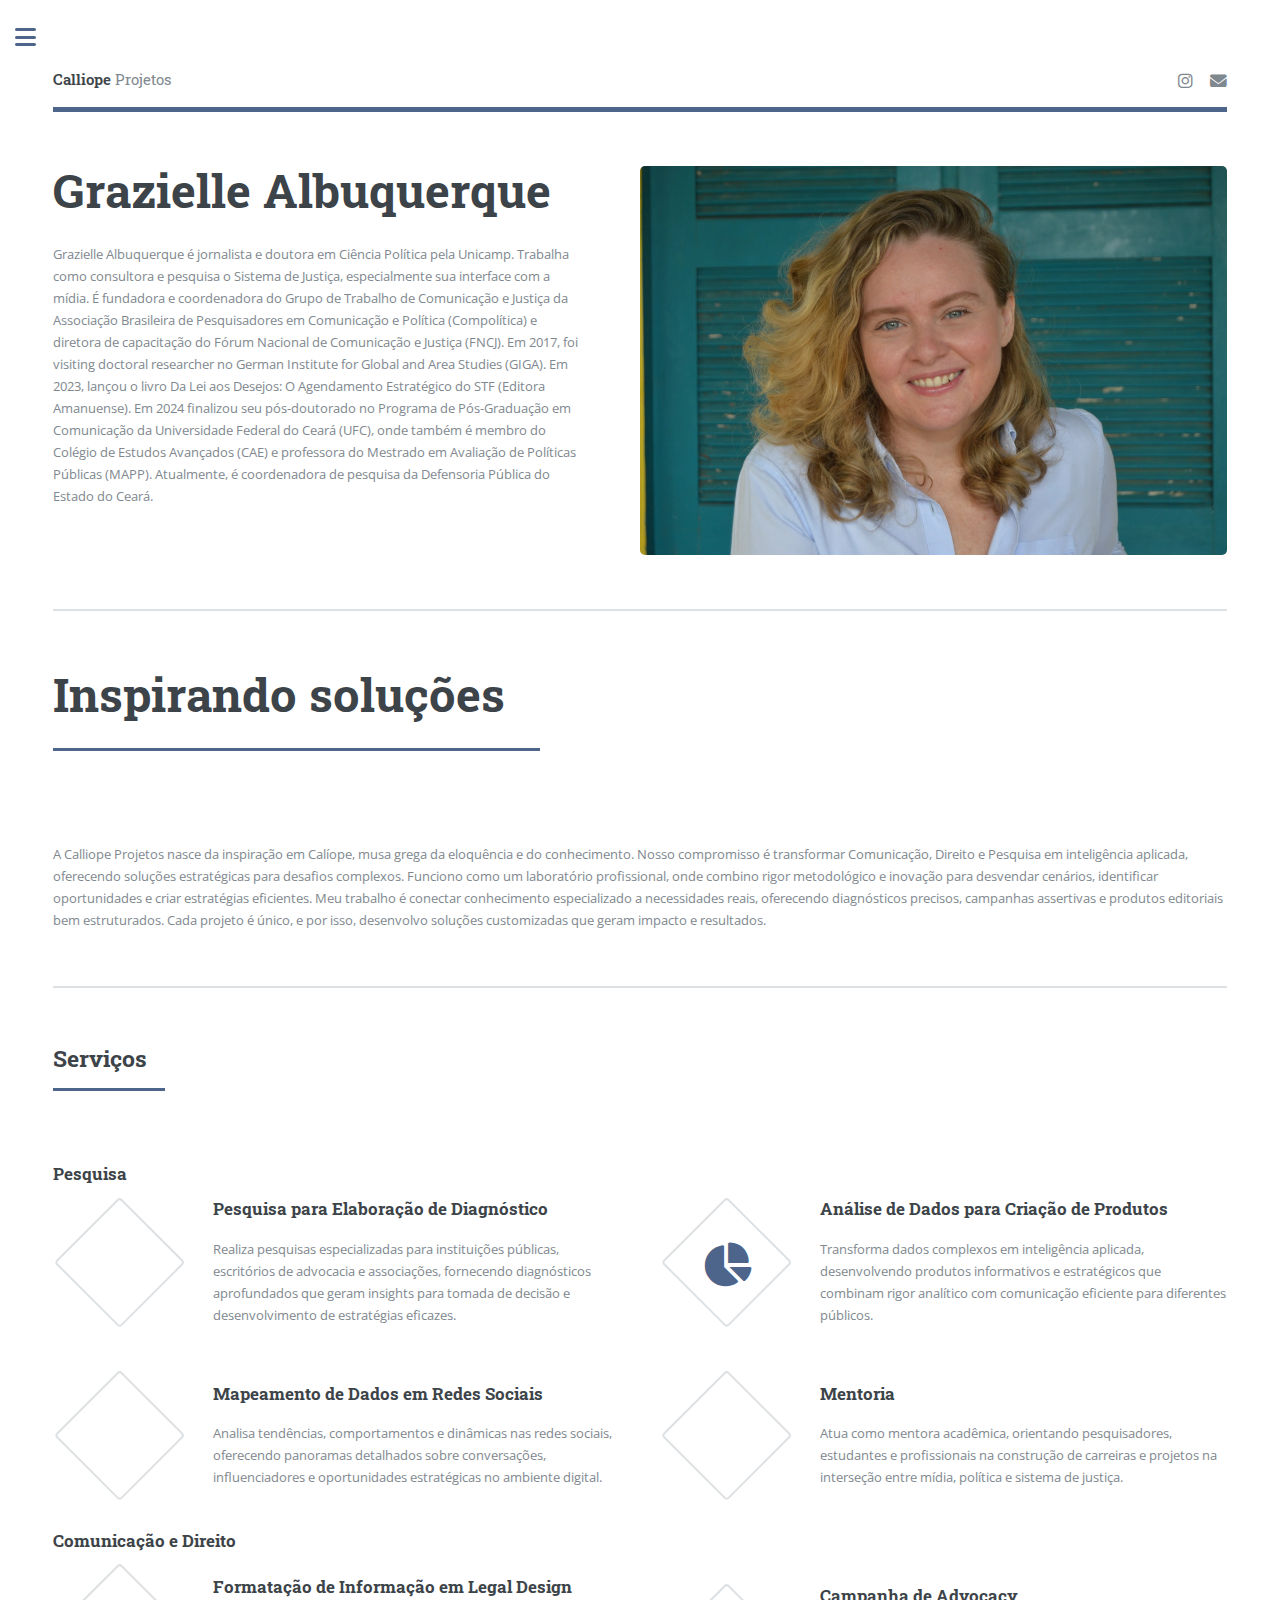
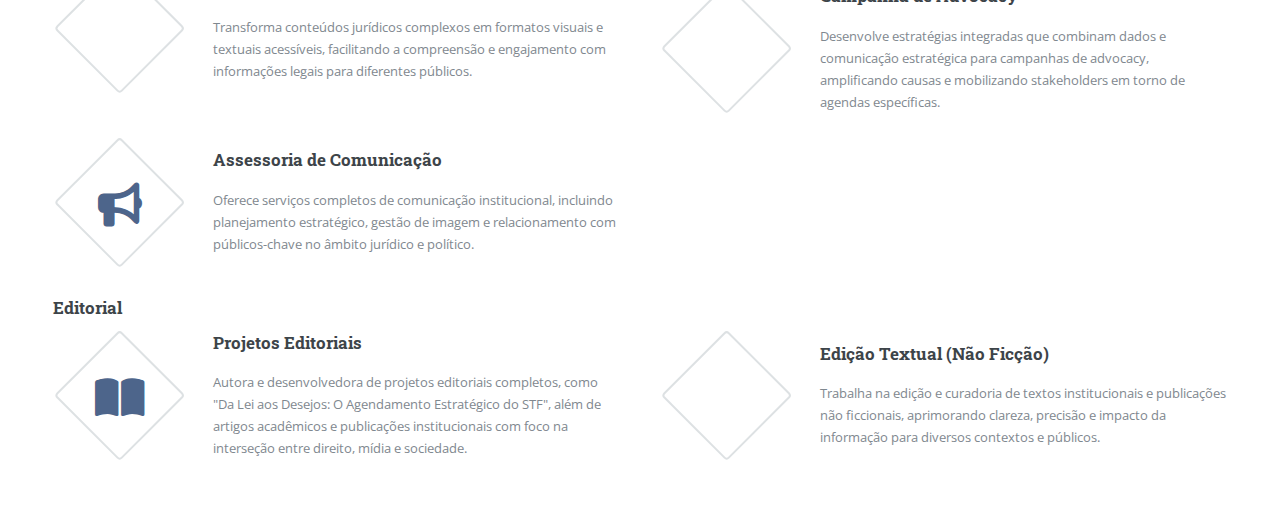
==== commit 7df53f0f: "updates" ====
--- a/index.html
+++ b/index.html
@@ -8,15 +8,20 @@
   <head>
     <title>Calliope Projetos</title>
     <meta charset="utf-8" />
-    <meta
-      name="viewport"
-      content="width=device-width, initial-scale=1, user-scalable=no"
-    />
+    <meta name="viewport" content="width=device-width, initial-scale=1, user-scalable=no" />
     <link rel="stylesheet" href="assets/css/main.css" />
-    <link
-      rel="stylesheet"
-      href="https://cdnjs.cloudflare.com/ajax/libs/font-awesome/6.4.2/css/all.min.css"
-    />
+    <link rel="stylesheet" href="https://cdnjs.cloudflare.com/ajax/libs/font-awesome/6.4.2/css/all.min.css" />
+    <style>
+      .sub-heading {
+        color: #3d4449;
+        margin: 1.5em 0 0.5em 0;
+        font-family: 'Roboto Slab', serif;
+        font-weight: 700;
+      }
+      .eixo-container {
+        margin-bottom: 2em;
+      }
+    </style>
   </head>
   <body class="is-preload">
     <!-- Wrapper -->
@@ -26,16 +31,10 @@
         <div class="inner">
           <!-- Header -->
           <header id="header">
-            <a href="index.html" class="logo">
-              <strong>Calliope</strong> Projetos
-            </a>
+            <a href="index.html" class="logo"> <strong>Calliope</strong> Projetos </a>
             <ul class="icons">
               <li>
-                <a
-                  href="https://x.com/grazalbuquerque"
-                  class="icon brands fa-x-twitter"
-                  target="_blank"
-                >
+                <a href="https://x.com/grazalbuquerque" class="icon brands fa-x-twitter" target="_blank">
                   <span class="label">Twitter</span>
                 </a>
               </li>
@@ -49,11 +48,7 @@
                 </a>
               </li>
               <li>
-                <a
-                  href="mailto:grazialbuquerque@gmail.com"
-                  class="icon solid fa-envelope"
-                  target="_blank"
-                >
+                <a href="mailto:grazialbuquerque@gmail.com" class="icon solid fa-envelope" target="_blank">
                   <span class="label">E-mail</span>
                 </a>
               </li>
@@ -67,21 +62,15 @@
                 <h1>Grazielle Albuquerque</h1>
               </header>
               <p>
-                Grazielle Albuquerque é jornalista e doutora em Ciência Política
-                pela Unicamp. Trabalha como consultora e pesquisa o Sistema de
-                Justiça, especialmente sua interface com a mídia. É fundadora e
-                coordenadora do Grupo de Trabalho de Comunicação e Justiça da
-                Associação Brasileira de Pesquisadores em Comunicação e Política
-                (Compolítica) e diretora de capacitação do Fórum Nacional de
-                Comunicação e Justiça (FNCJ). Em 2017, foi visiting doctoral
-                researcher no German Institute for Global and Area Studies
-                (GIGA). Em 2023, lançou o livro Da Lei aos Desejos: O
-                Agendamento Estratégico do STF (Editora Amanuense). Em 2024
-                finalizou seu pós-doutorado no Programa de Pós-Graduação em
-                Comunicação da Universidade Federal do Ceará (UFC), onde também
-                é membro do Colégio de Estudos Avançados (CAE) e professora do
-                Mestrado em Avaliação de Políticas Públicas (MAPP). Atualmente,
-                é coordenadora de pesquisa da Defensoria Pública do Estado do
+                Grazielle Albuquerque é jornalista e doutora em Ciência Política pela Unicamp. Trabalha como consultora
+                e pesquisa o Sistema de Justiça, especialmente sua interface com a mídia. É fundadora e coordenadora do
+                Grupo de Trabalho de Comunicação e Justiça da Associação Brasileira de Pesquisadores em Comunicação e
+                Política (Compolítica) e diretora de capacitação do Fórum Nacional de Comunicação e Justiça (FNCJ). Em
+                2017, foi visiting doctoral researcher no German Institute for Global and Area Studies (GIGA). Em 2023,
+                lançou o livro Da Lei aos Desejos: O Agendamento Estratégico do STF (Editora Amanuense). Em 2024
+                finalizou seu pós-doutorado no Programa de Pós-Graduação em Comunicação da Universidade Federal do Ceará
+                (UFC), onde também é membro do Colégio de Estudos Avançados (CAE) e professora do Mestrado em Avaliação
+                de Políticas Públicas (MAPP). Atualmente, é coordenadora de pesquisa da Defensoria Pública do Estado do
                 Ceará.
               </p>
             </div>
@@ -96,79 +85,133 @@
               <h1>Inspirando soluções</h1>
             </header>
             <p>
-              A Calliope Projetos nasce da inspiração em Calíope, musa grega da
-              eloquência e do conhecimento. Nosso compromisso é transformar
-              Comunicação, Direito e Pesquisa em inteligência aplicada,
-              oferecendo soluções estratégicas para desafios complexos. Funciono
-              como um laboratório profissional, onde combino rigor metodológico
-              e inovação para desvendar cenários, identificar oportunidades e
-              criar estratégias eficientes. Meu trabalho é conectar conhecimento
-              especializado a necessidades reais, oferecendo diagnósticos
-              precisos, campanhas assertivas e produtos editoriais bem
-              estruturados. Cada projeto é único, e por isso, desenvolvo
+              A Calliope Projetos nasce da inspiração em Calíope, musa grega da eloquência e do conhecimento. Nosso
+              compromisso é transformar Comunicação, Direito e Pesquisa em inteligência aplicada, oferecendo soluções
+              estratégicas para desafios complexos. Funciono como um laboratório profissional, onde combino rigor
+              metodológico e inovação para desvendar cenários, identificar oportunidades e criar estratégias eficientes.
+              Meu trabalho é conectar conhecimento especializado a necessidades reais, oferecendo diagnósticos precisos,
+              campanhas assertivas e produtos editoriais bem estruturados. Cada projeto é único, e por isso, desenvolvo
               soluções customizadas que geram impacto e resultados.
             </p>
           </section>
 
-          <!-- Section -->
+          <!-- Section Atuação - ATUALIZADA -->
           <section>
             <header class="major">
-              <h2>Atuação</h2>
-            </header>
-            <div class="features">
-              <article>
-                <span class="icon fa-lightbulb"></span>
-                <div class="content">
-                  <h3>Consultoria em Comunicação, Direito e Pesquisa</h3>
-                  <p>
-                    Fundadora da Calliope Projetos, desenvolve soluções
-                    estratégicas que combinam Comunicação, Direito e Pesquisa.
-                    Oferece assessoria para campanhas de advocacia, comunicação
-                    institucional e legal design, transformando dados e
-                    informações complexas em inteligência aplicada.
-                  </p>
-                </div>
-              </article>
-              <article>
-                <span class="icon solid fa-paper-plane"></span>
-                <div class="content">
-                  <h3>Pesquisa e Diagnóstico Estratégico</h3>
-                  <p>
-                    Realiza pesquisas especializadas para instituições públicas,
-                    escritórios de advocacia e associações. Seu trabalho inclui
-                    diagnósticos aprofundados, análise de dados e mapeamento de
-                    redes sociais, fornecendo insights para tomada de decisão e
-                    desenvolvimento de estratégias eficazes.
-                  </p>
-                </div>
-              </article>
-              <article>
-                <span class="icon solid fa-book-open"></span>
-                <div class="content">
-                  <h3>Formação e Mentoria</h3>
-                  <p>
-                    Atua como professora e mentora acadêmica, orientando
-                    pesquisadores, estudantes e profissionais na construção de
-                    carreiras e projetos na interseção entre mídia, política e
-                    sistema de justiça. Desenvolve treinamentos e formações
-                    voltadas para comunicação estratégica e avaliação de
-                    políticas públicas.
-                  </p>
-                </div>
-              </article>
-              <article>
-                <span class="icon solid fa-signal"></span>
-                <div class="content">
-                  <h3>Publicações e Produção de Conteúdo</h3>
-                  <p>
-                    Autora de Da Lei aos Desejos: O Agendamento Estratégico do
-                    STF, além de artigos acadêmicos e projetos editoriais.
-                    Também trabalha na edição e curadoria de textos
-                    institucionais e publicações não ficcionais, aprimorando
-                    clareza, precisão e impacto da informação.
-                  </p>
-                </div>
-              </article>
+              <h2>Serviços</h2>
+            </header>
+
+            <!-- EIXO: PESQUISA -->
+            <div class="eixo-container">
+              <h3 class="sub-heading">Pesquisa</h3>
+              <div class="features">
+                <article>
+                  <span class="icon solid fa-magnifying-glass-chart"></span>
+                  <div class="content">
+                    <h3>Pesquisa para Elaboração de Diagnóstico</h3>
+                    <p>
+                      Realiza pesquisas especializadas para instituições públicas, escritórios de advocacia e
+                      associações, fornecendo diagnósticos aprofundados que geram insights para tomada de decisão e
+                      desenvolvimento de estratégias eficazes.
+                    </p>
+                  </div>
+                </article>
+                <article>
+                  <span class="icon solid fa-chart-pie"></span>
+                  <div class="content">
+                    <h3>Análise de Dados para Criação de Produtos</h3>
+                    <p>
+                      Transforma dados complexos em inteligência aplicada, desenvolvendo produtos informativos e
+                      estratégicos que combinam rigor analítico com comunicação eficiente para diferentes públicos.
+                    </p>
+                  </div>
+                </article>
+                <article>
+                  <span class="icon solid fa-share-nodes"></span>
+                  <div class="content">
+                    <h3>Mapeamento de Dados em Redes Sociais</h3>
+                    <p>
+                      Analisa tendências, comportamentos e dinâmicas nas redes sociais, oferecendo panoramas detalhados
+                      sobre conversações, influenciadores e oportunidades estratégicas no ambiente digital.
+                    </p>
+                  </div>
+                </article>
+                <article>
+                  <span class="icon solid fa-chalkboard-user"></span>
+                  <div class="content">
+                    <h3>Mentoria</h3>
+                    <p>
+                      Atua como mentora acadêmica, orientando pesquisadores, estudantes e profissionais na construção de
+                      carreiras e projetos na interseção entre mídia, política e sistema de justiça.
+                    </p>
+                  </div>
+                </article>
+              </div>
+            </div>
+
+            <!-- EIXO: COMUNICAÇÃO E DIREITO -->
+            <div class="eixo-container">
+              <h3 class="sub-heading">Comunicação e Direito</h3>
+              <div class="features">
+                <article>
+                  <span class="icon solid fa-diagram-project"></span>
+                  <div class="content">
+                    <h3>Formatação de Informação em Legal Design</h3>
+                    <p>
+                      Transforma conteúdos jurídicos complexos em formatos visuais e textuais acessíveis, facilitando a
+                      compreensão e engajamento com informações legais para diferentes públicos.
+                    </p>
+                  </div>
+                </article>
+                <article>
+                  <span class="icon solid fa-scale-balanced"></span>
+                  <div class="content">
+                    <h3>Campanha de Advocacy</h3>
+                    <p>
+                      Desenvolve estratégias integradas que combinam dados e comunicação estratégica para campanhas de
+                      advocacy, amplificando causas e mobilizando stakeholders em torno de agendas específicas.
+                    </p>
+                  </div>
+                </article>
+                <article>
+                  <span class="icon solid fa-bullhorn"></span>
+                  <div class="content">
+                    <h3>Assessoria de Comunicação</h3>
+                    <p>
+                      Oferece serviços completos de comunicação institucional, incluindo planejamento estratégico,
+                      gestão de imagem e relacionamento com públicos-chave no âmbito jurídico e político.
+                    </p>
+                  </div>
+                </article>
+              </div>
+            </div>
+
+            <!-- EIXO: EDITORIAL -->
+            <div class="eixo-container">
+              <h3 class="sub-heading">Editorial</h3>
+              <div class="features">
+                <article>
+                  <span class="icon solid fa-book-open"></span>
+                  <div class="content">
+                    <h3>Projetos Editoriais</h3>
+                    <p>
+                      Autora e desenvolvedora de projetos editoriais completos, como "Da Lei aos Desejos: O Agendamento
+                      Estratégico do STF", além de artigos acadêmicos e publicações institucionais com foco na
+                      interseção entre direito, mídia e sociedade.
+                    </p>
+                  </div>
+                </article>
+                <article>
+                  <span class="icon solid fa-pen-to-square"></span>
+                  <div class="content">
+                    <h3>Edição Textual (Não Ficção)</h3>
+                    <p>
+                      Trabalha na edição e curadoria de textos institucionais e publicações não ficcionais, aprimorando
+                      clareza, precisão e impacto da informação para diversos contextos e públicos.
+                    </p>
+                  </div>
+                </article>
+              </div>
             </div>
           </section>
         </div>
@@ -195,7 +238,6 @@
               <li><a href="podcasts.html">Podcasts</a></li>
               <li><a href="lemonde.html">Le Monde</a></li>
               <li><a href="cursos.html">Cursos</a></li>
-              <li><a href="elements.html">elementos do site</a></li>
             </ul>
           </nav>
 
@@ -206,36 +248,26 @@
             </header>
             <div class="mini-posts">
               <article>
-                <a href="lemonde.html" class="image"
-                  ><img src="\images\le monde logo.jpeg" alt="le monde logo"
-                /></a>
+                <a href="lemonde.html" class="image"><img src="\images\le monde logo.jpeg" alt="le monde logo" /></a>
                 <p>
-                  Aqui você encontra uma seleção dos meus textos publicados no
-                  Le Monde Diplomatique Brasil, abordando temas como mídia,
-                  justiça e sociedade.
+                  Aqui você encontra uma seleção dos meus textos publicados no Le Monde Diplomatique Brasil, abordando
+                  temas como mídia, justiça e sociedade.
                 </p>
               </article>
               <article>
-                <a href="#" class="image"
-                  ><img src="/images/folhasp.png" alt="folha de sp imagem"
-                /></a>
+                <a href="midia.html" class="image"><img src="/images/folhasp.png" alt="folha de sp imagem" /></a>
                 <p>
-                  Aqui você encontrará uma seleção das minhas participações e
-                  contribuições nos meios de comunicação como a Folha de São
-                  Paulo, destacando minha atuação como jornalista e cientista
-                  política especializada em mídia e justiça.
+                  Aqui você encontrará uma seleção das minhas participações e contribuições nos meios de comunicação
+                  como a Folha de São Paulo, destacando minha atuação como jornalista e cientista política especializada
+                  em mídia e justiça.
                 </p>
               </article>
               <article>
-                <a href="#" class="image"
-                  ><img src="images/podcast.jpg" alt="podcast imagem"
-                /></a>
+                <a href="podcasts.html" class="image"><img src="images/podcast.jpg" alt="podcast imagem" /></a>
                 <p>
-                  Nesta seção, você encontrará uma seleção de podcasts em que
-                  participei, contribuindo com análises, debates e reflexões
-                  sobre temas como mídia, justiça e sociedade. Acompanhe as
-                  conversas e insights compartilhados ao longo dessas
-                  entrevistas e colaborações.
+                  Nesta seção, você encontrará uma seleção de podcasts em que participei, contribuindo com análises,
+                  debates e reflexões sobre temas como mídia, justiça e sociedade. Acompanhe as conversas e insights
+                  compartilhados ao longo dessas entrevistas e colaborações.
                 </p>
               </article>
             </div>
@@ -247,23 +279,17 @@
               <h2>Entre em contato</h2>
             </header>
             <p>
-              Se você tem alguma dúvida ou gostaria de saber mais sobre nossos
-              serviços, estamos à disposição para conversar. Envie uma mensagem
-              ou ligue para nós, e teremos prazer em ajudá-lo a encontrar a
-              melhor solução para as suas necessidades. A comunicação é a chave
-              para um bom trabalho, e estamos aqui para garantir que sua
-              experiência seja a mais eficaz possível.
+              Se você tem alguma dúvida ou gostaria de saber mais sobre nossos serviços, estamos à disposição para
+              conversar. Envie uma mensagem ou ligue para nós, e teremos prazer em ajudá-lo a encontrar a melhor solução
+              para as suas necessidades. A comunicação é a chave para um bom trabalho, e estamos aqui para garantir que
+              sua experiência seja a mais eficaz possível.
             </p>
             <ul class="contact">
               <li class="icon solid fa-envelope">
-                <a href="mailto:grazialbuquerque@gmail.com"
-                  >grazialbuquerque@gmail.com</a
-                >
+                <a href="mailto:grazialbuquerque@gmail.com">grazialbuquerque@gmail.com</a>
               </li>
               <li class="icon solid fa-phone">
-                <a href="https://wa.me/5511989625056" target="_blank"
-                  >+55 11 98962-5056</a
-                >
+                <a href="https://wa.me/5511989625056" target="_blank">+55 11 98962-5056</a>
               </li>
 
               <li class="icon solid fa-map-marker-alt">
@@ -276,9 +302,8 @@
           <!-- Footer -->
           <footer id="footer">
             <p class="copyright">
-              &copy; Calliope Projetos. Todos os direitos reservados.
-              Transformando Comunicação, Direito e Pesquisa em soluções
-              inovadoras para desafios complexos.
+              &copy; Calliope Projetos. Todos os direitos reservados. Transformando Comunicação, Direito e Pesquisa em
+              soluções inovadoras para desafios complexos.
             </p>
           </footer>
         </div>
